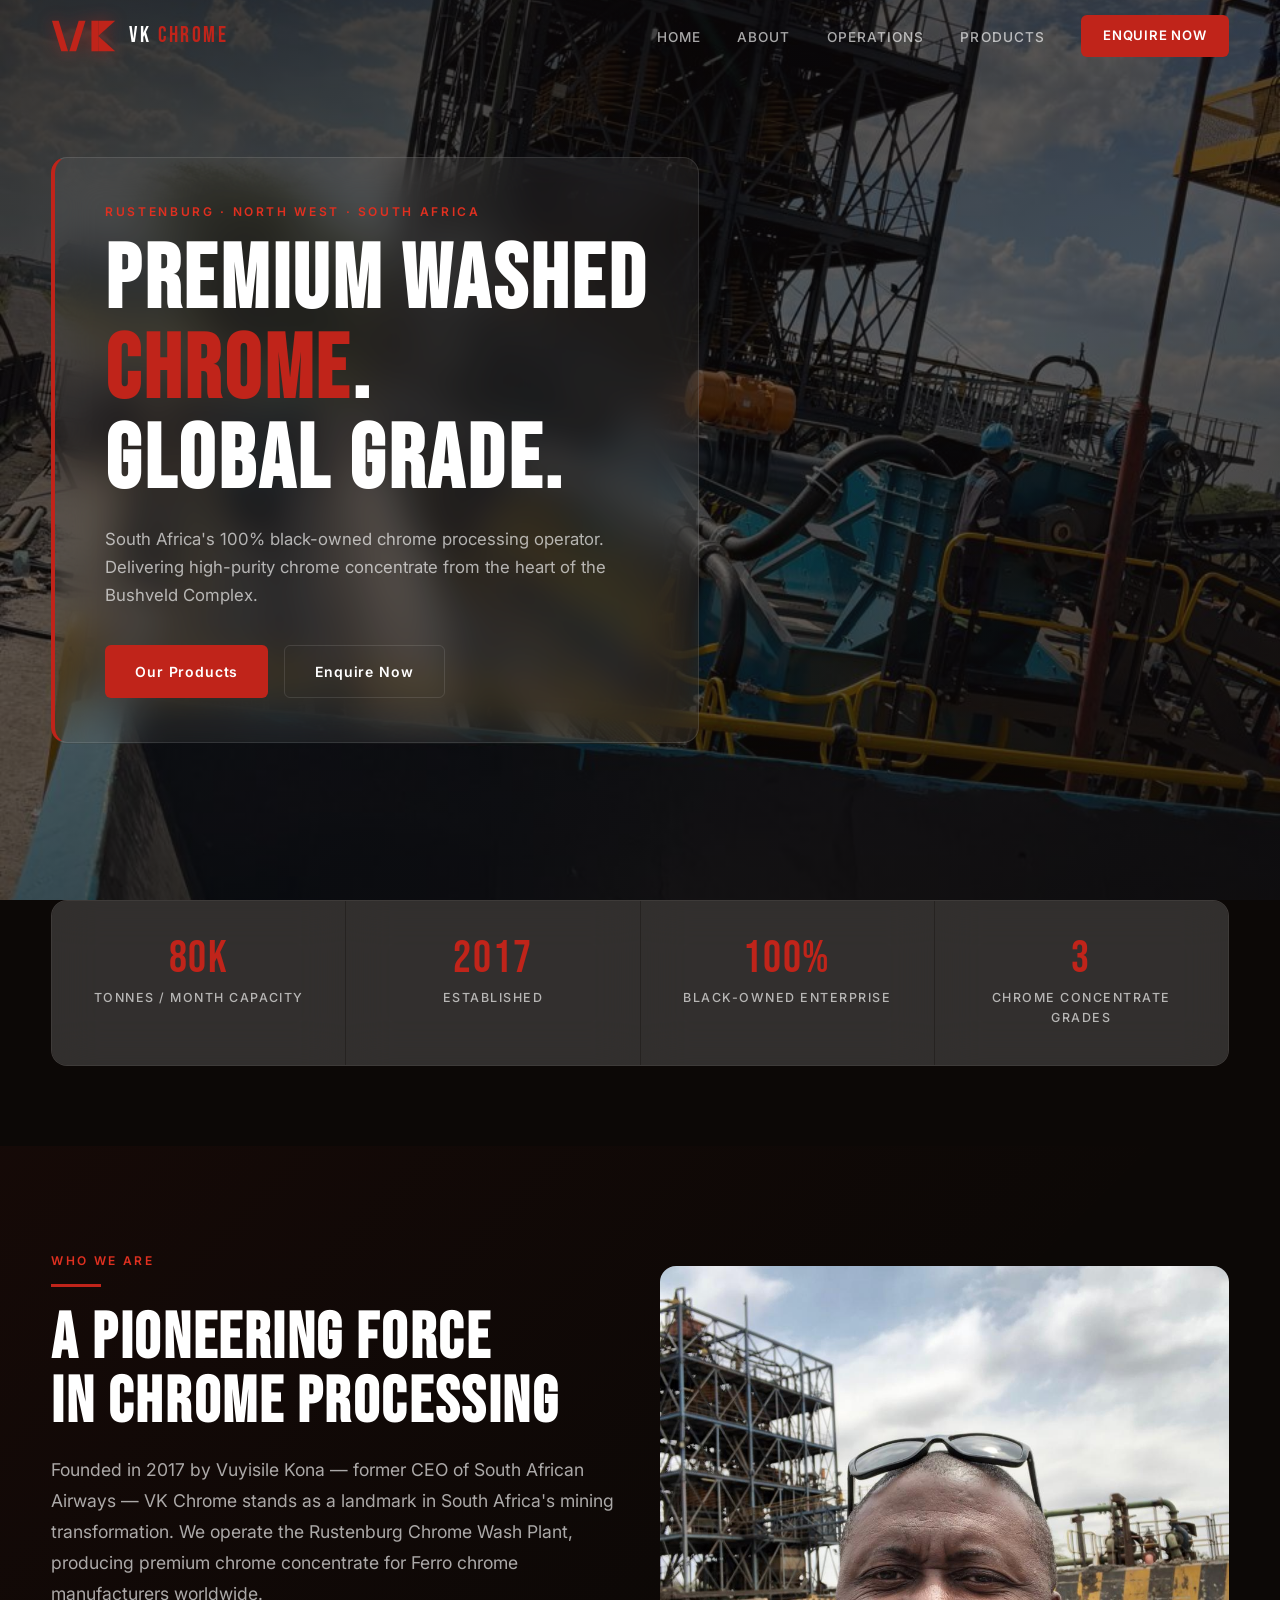
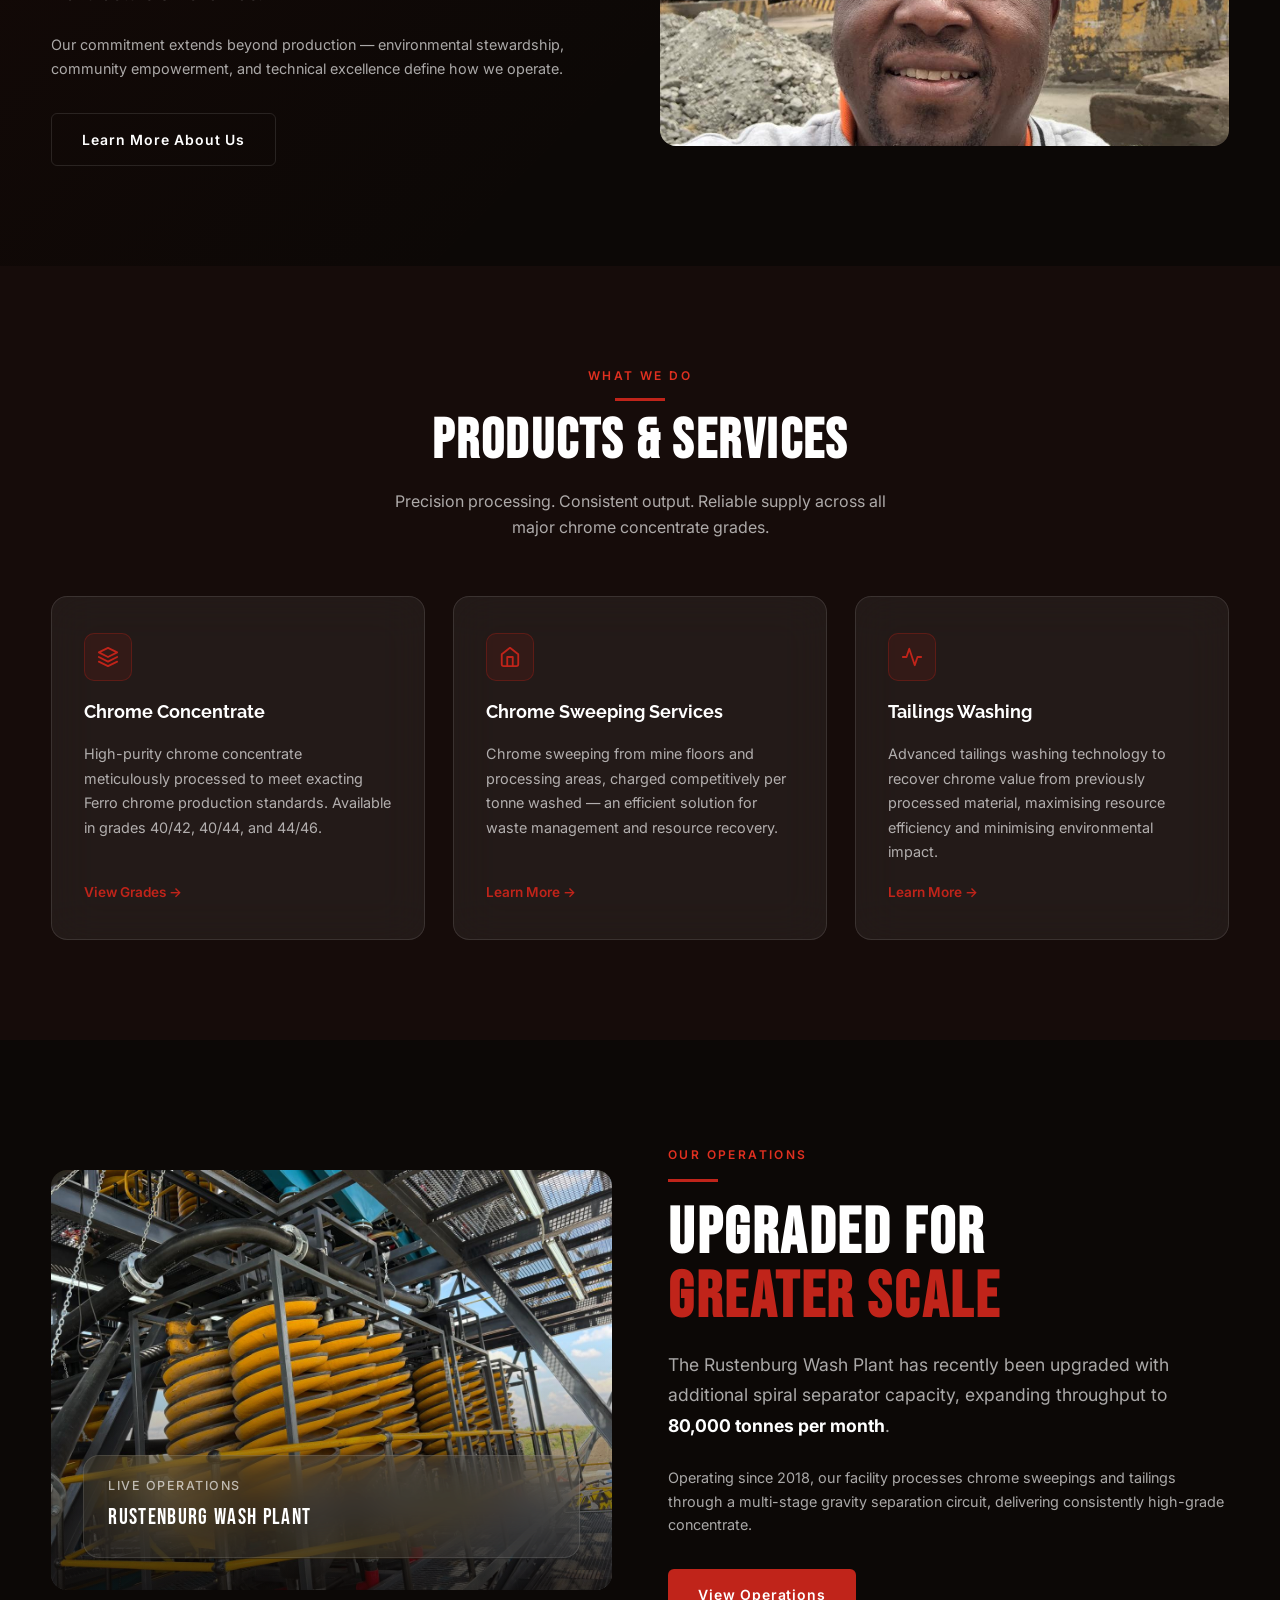
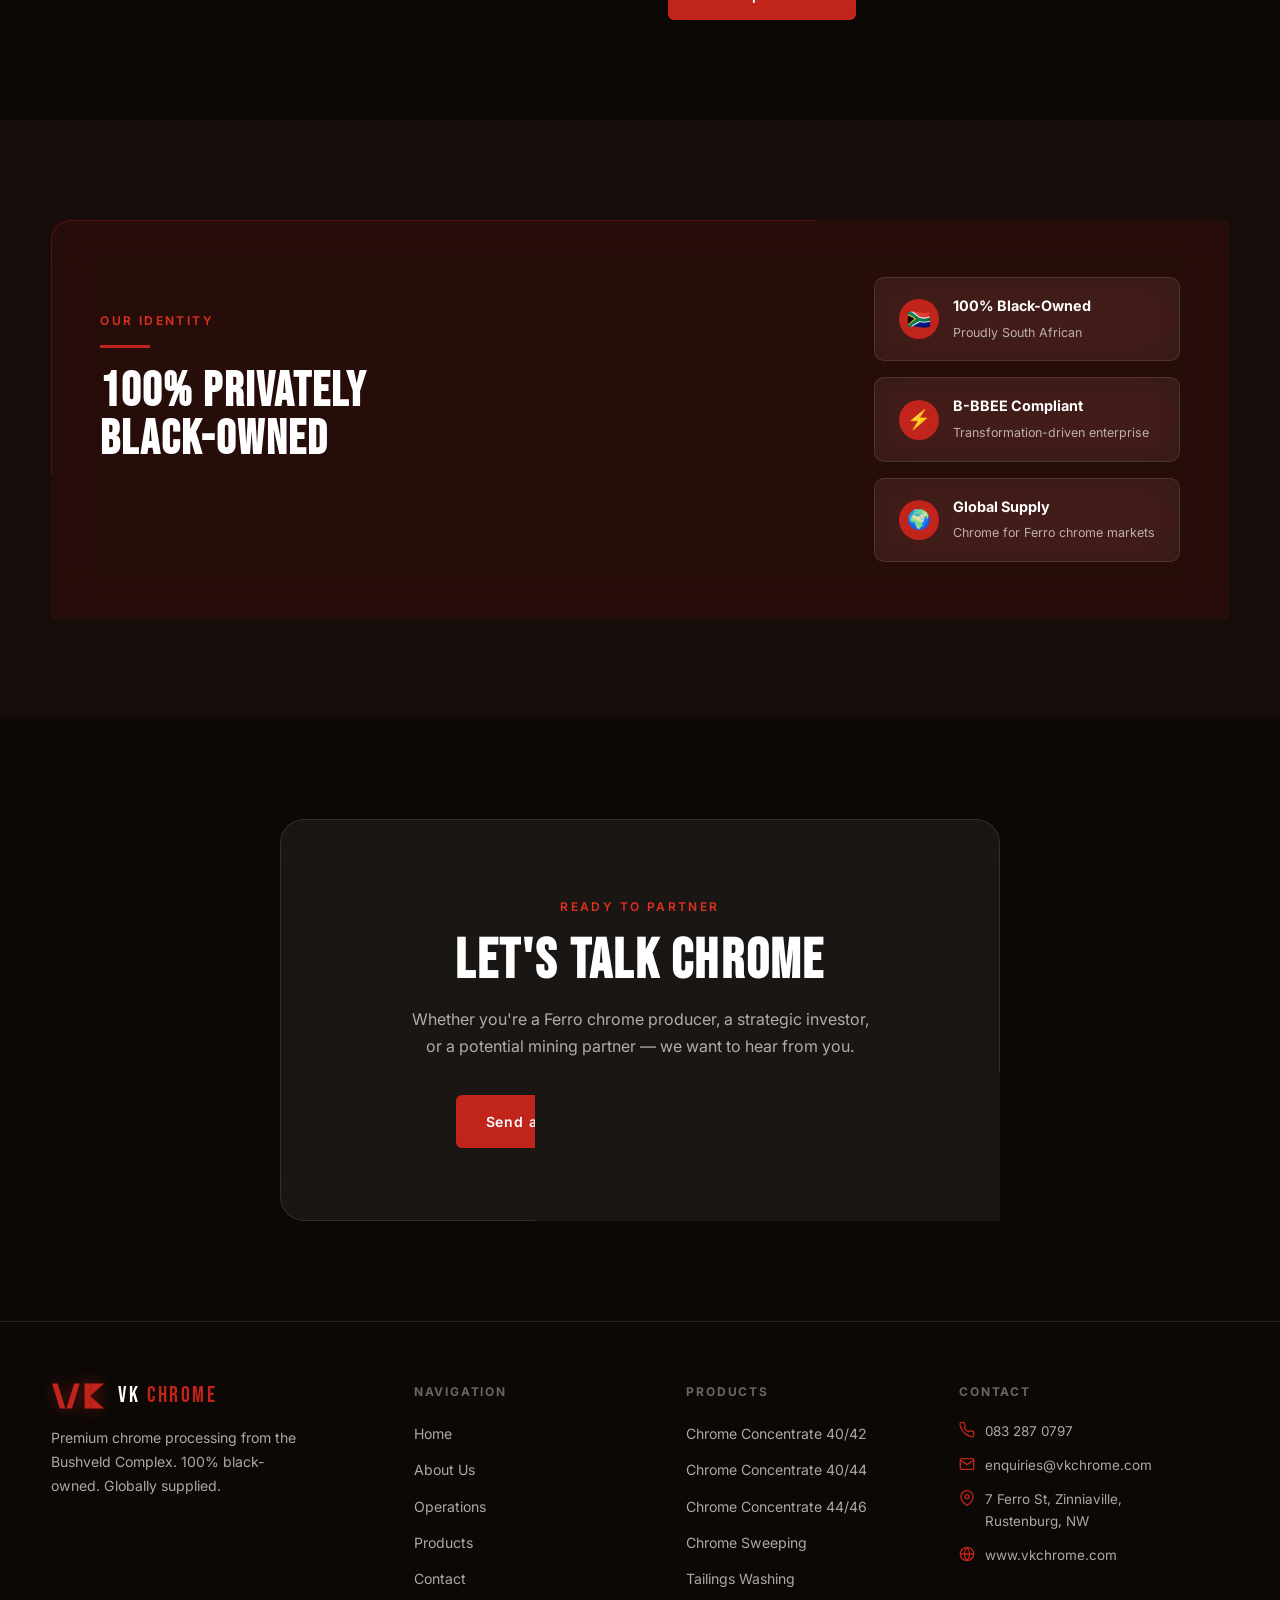
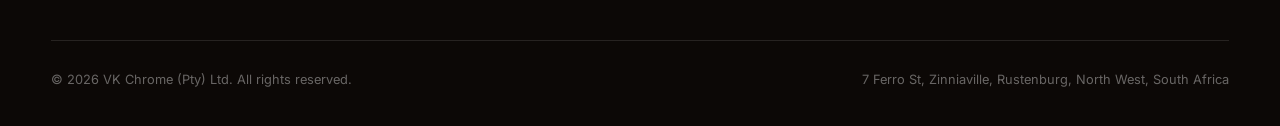
==== index.html @ d402cddd "Initial commit — VK Chrome website 5-page static site: Home, About, Operations, Products, Contact. G" ====
<!DOCTYPE html>
<html lang="en">
<head>
  <meta charset="UTF-8"/>
  <meta name="viewport" content="width=device-width, initial-scale=1.0"/>
  <title>VK Chrome — Premium Chrome Processing, Rustenburg</title>
  <meta name="description" content="VK Chrome is a 100% black-owned chrome processing company based in Rustenburg, South Africa. Premium grade chrome concentrate for global Ferro chrome markets."/>
  <link rel="icon" type="image/svg+xml" href="favicon.svg"/>
  <link rel="stylesheet" href="css/style.css"/>
</head>
<body>

<!-- ── Navigation ── -->
<nav id="nav">
  <div class="container nav-inner">
    <a href="index.html" class="nav-logo" aria-label="VK Chrome Home">
      <svg xmlns="http://www.w3.org/2000/svg" viewBox="0 0 155 80" width="66" height="34" aria-hidden="true">
        <polygon points="2,4 18,4 40,76 24,76" fill="#C0241A"/>
        <polygon points="65,4 81,4 59,76 43,76" fill="#C0241A"/>
        <polygon points="95,4 111,4 111,76 95,76" fill="#C0241A"/>
        <polygon points="111,4 151,4 111,40" fill="#C0241A"/>
        <polygon points="111,40 151,76 111,76" fill="#C0241A"/>
      </svg>
      <span class="nav-logo-text">VK <span>CHROME</span></span>
    </a>
    <ul class="nav-links">
      <li><a href="index.html">Home</a></li>
      <li><a href="about.html">About</a></li>
      <li><a href="operations.html">Operations</a></li>
      <li><a href="products.html">Products</a></li>
      <li><a href="contact.html" class="nav-cta">Enquire Now</a></li>
    </ul>
    <div class="nav-burger" id="nav-burger" aria-label="Open menu">
      <span></span><span></span><span></span>
    </div>
  </div>
</nav>

<!-- Mobile Nav -->
<div id="nav-mobile" role="dialog" aria-modal="true" aria-label="Navigation menu">
  <button class="nav-close" id="nav-close" aria-label="Close menu">&times;</button>
  <a href="index.html">Home</a>
  <a href="about.html">About</a>
  <a href="operations.html">Operations</a>
  <a href="products.html">Products</a>
  <a href="contact.html">Contact</a>
</div>

<!-- ── Hero ── -->
<section class="hero">
  <video class="hero-video" autoplay muted loop playsinline preload="auto" poster="assets/images/photo-08.jpg">
    <source src="assets/videos/video-01.mp4" type="video/mp4"/>
  </video>
  <div class="hero-overlay"></div>
  <div class="hero-content">
    <div class="container">
      <div class="hero-panel glass">
        <p class="hero-eyebrow">Rustenburg · North West · South Africa</p>
        <h1 class="hero-title">Premium Washed<br/><span>Chrome</span>.<br/>Global Grade.</h1>
        <p class="hero-subtitle">South Africa's 100% black-owned chrome processing operator. Delivering high-purity chrome concentrate from the heart of the Bushveld Complex.</p>
        <div class="hero-actions">
          <a href="products.html" class="btn btn-primary">Our Products</a>
          <a href="contact.html" class="btn btn-outline">Enquire Now</a>
        </div>
      </div>
    </div>
  </div>
</section>

<!-- ── Stats ── -->
<section class="stats-bar">
  <div class="container">
    <div class="stats-grid reveal">
      <div class="stat-card">
        <div class="stat-num">80K</div>
        <div class="stat-label">Tonnes / Month Capacity</div>
      </div>
      <div class="stat-card">
        <div class="stat-num">2017</div>
        <div class="stat-label">Established</div>
      </div>
      <div class="stat-card">
        <div class="stat-num">100%</div>
        <div class="stat-label">Black-Owned Enterprise</div>
      </div>
      <div class="stat-card">
        <div class="stat-num">3</div>
        <div class="stat-label">Chrome Concentrate Grades</div>
      </div>
    </div>
  </div>
</section>

<!-- ── About Snippet ── -->
<section class="section bg-overlay">
  <div class="container">
    <div class="grid-2">
      <div class="reveal">
        <span class="section-label">Who We Are</span>
        <div class="red-line" style="margin-top:12px;"></div>
        <h2 class="display h2" style="margin-bottom:20px;">A Pioneering Force<br/>in Chrome Processing</h2>
        <p class="lead" style="margin-bottom:24px;">Founded in 2017 by Vuyisile Kona — former CEO of South African Airways — VK Chrome stands as a landmark in South Africa's mining transformation. We operate the Rustenburg Chrome Wash Plant, producing premium chrome concentrate for Ferro chrome manufacturers worldwide.</p>
        <p style="color:var(--text-muted); font-size:0.9rem; margin-bottom:32px;">Our commitment extends beyond production — environmental stewardship, community empowerment, and technical excellence define how we operate.</p>
        <a href="about.html" class="btn btn-outline">Learn More About Us</a>
      </div>
      <div class="reveal reveal-delay-2">
        <div class="img-panel" style="height:480px;">
          <img src="assets/images/photo-07.jpg" alt="CEO Vuyisile Kona at the Rustenburg Wash Plant" loading="lazy"/>
        </div>
      </div>
    </div>
  </div>
</section>

<!-- ── Services ── -->
<section class="section bg-dark">
  <div class="container">
    <div class="section-header text-center reveal">
      <span class="section-label">What We Do</span>
      <div class="red-line" style="margin:12px auto 0;"></div>
      <h2 class="display" style="margin-top:12px;">Products &amp; Services</h2>
      <p style="max-width:520px;margin:12px auto 0;">Precision processing. Consistent output. Reliable supply across all major chrome concentrate grades.</p>
    </div>
    <div class="grid-3">
      <div class="glass card reveal">
        <div class="card-icon">
          <svg viewBox="0 0 24 24"><path d="M12 2L2 7l10 5 10-5-10-5zM2 17l10 5 10-5M2 12l10 5 10-5"/></svg>
        </div>
        <h3>Chrome Concentrate</h3>
        <p>High-purity chrome concentrate meticulously processed to meet exacting Ferro chrome production standards. Available in grades 40/42, 40/44, and 44/46.</p>
        <a href="products.html" style="color:var(--red);font-size:0.85rem;font-weight:600;margin-top:auto;">View Grades →</a>
      </div>
      <div class="glass card reveal reveal-delay-1">
        <div class="card-icon">
          <svg viewBox="0 0 24 24"><path d="M3 9l9-7 9 7v11a2 2 0 0 1-2 2H5a2 2 0 0 1-2-2z"/><polyline points="9 22 9 12 15 12 15 22"/></svg>
        </div>
        <h3>Chrome Sweeping Services</h3>
        <p>Chrome sweeping from mine floors and processing areas, charged competitively per tonne washed — an efficient solution for waste management and resource recovery.</p>
        <a href="products.html" style="color:var(--red);font-size:0.85rem;font-weight:600;margin-top:auto;">Learn More →</a>
      </div>
      <div class="glass card reveal reveal-delay-2">
        <div class="card-icon">
          <svg viewBox="0 0 24 24"><path d="M22 12h-4l-3 9L9 3l-3 9H2"/></svg>
        </div>
        <h3>Tailings Washing</h3>
        <p>Advanced tailings washing technology to recover chrome value from previously processed material, maximising resource efficiency and minimising environmental impact.</p>
        <a href="products.html" style="color:var(--red);font-size:0.85rem;font-weight:600;margin-top:auto;">Learn More →</a>
      </div>
    </div>
  </div>
</section>

<!-- ── Operations Video Panel ── -->
<section class="section">
  <div class="container">
    <div class="grid-2" style="gap:56px;">
      <div class="reveal">
        <div class="video-glass">
          <video autoplay muted loop playsinline preload="auto" poster="assets/images/photo-10.jpg">
            <source src="assets/videos/video-02.mp4" type="video/mp4"/>
          </video>
          <div class="video-glass-overlay"></div>
          <div class="video-glass-content glass" style="padding:20px 24px;">
            <div class="stat-label" style="margin-bottom:4px;">LIVE OPERATIONS</div>
            <div style="font-family:'Bebas Neue',sans-serif;font-size:1.4rem;letter-spacing:0.06em;">Rustenburg Wash Plant</div>
          </div>
        </div>
      </div>
      <div class="reveal reveal-delay-1">
        <span class="section-label">Our Operations</span>
        <div class="red-line" style="margin:12px 0 20px;"></div>
        <h2 class="display h2" style="margin-bottom:20px;">Upgraded for<br/><span style="color:var(--red);">Greater Scale</span></h2>
        <p class="lead" style="margin-bottom:24px;">The Rustenburg Wash Plant has recently been upgraded with additional spiral separator capacity, expanding throughput to <strong style="color:var(--text);">80,000 tonnes per month</strong>.</p>
        <p style="color:var(--text-muted);font-size:0.9rem;margin-bottom:32px;">Operating since 2018, our facility processes chrome sweepings and tailings through a multi-stage gravity separation circuit, delivering consistently high-grade concentrate.</p>
        <a href="operations.html" class="btn btn-primary">View Operations</a>
      </div>
    </div>
  </div>
</section>

<!-- ── Black Ownership Highlight ── -->
<section class="section bg-dark">
  <div class="container">
    <div class="glass-red" style="padding:56px 48px;display:flex;align-items:center;gap:48px;flex-wrap:wrap;border-radius:20px;" >
      <div style="flex:1;min-width:260px;">
        <span class="section-label">Our Identity</span>
        <div class="red-line" style="margin:12px 0 20px;"></div>
        <h2 class="display" style="font-size:clamp(2rem,4vw,3rem);margin-bottom:16px;">100% Privately<br/>Black-Owned</h2>
        <p style="color:var(--text-muted);font-size:0.95rem;line-height:1.75;">Led by Vuyisile Kona, VK Chrome is a B-BBEE compliant enterprise committed to driving economic transformation, skills development, and community empowerment in South Africa's mining sector.</p>
      </div>
      <div style="flex:0 0 auto;">
        <div style="display:flex;flex-direction:column;gap:16px;">
          <div class="bee-badge glass">
            <div class="bee-badge-icon">🇿🇦</div>
            <div class="bee-badge-text">
              <strong>100% Black-Owned</strong>
              <span>Proudly South African</span>
            </div>
          </div>
          <div class="bee-badge glass">
            <div class="bee-badge-icon">⚡</div>
            <div class="bee-badge-text">
              <strong>B-BBEE Compliant</strong>
              <span>Transformation-driven enterprise</span>
            </div>
          </div>
          <div class="bee-badge glass">
            <div class="bee-badge-icon">🌍</div>
            <div class="bee-badge-text">
              <strong>Global Supply</strong>
              <span>Chrome for Ferro chrome markets</span>
            </div>
          </div>
        </div>
      </div>
    </div>
  </div>
</section>

<!-- ── CTA ── -->
<section class="section">
  <div class="container text-center">
    <div class="glass" style="padding:72px 48px;border-radius:24px;max-width:720px;margin:0 auto;">
      <span class="section-label">Ready to Partner</span>
      <h2 class="display" style="font-size:clamp(2rem,5vw,3.5rem);margin:16px 0;">Let's Talk Chrome</h2>
      <p style="color:var(--text-muted);max-width:460px;margin:0 auto 36px;">Whether you're a Ferro chrome producer, a strategic investor, or a potential mining partner — we want to hear from you.</p>
      <div style="display:flex;gap:16px;justify-content:center;flex-wrap:wrap;">
        <a href="contact.html" class="btn btn-primary">Send an Enquiry</a>
        <a href="tel:0832870797" class="btn btn-outline">083 287 0797</a>
      </div>
    </div>
  </div>
</section>

<!-- ── Footer ── -->
<footer>
  <div class="container">
    <div class="footer-grid">
      <div class="footer-brand">
        <a href="index.html" class="nav-logo" style="margin-bottom:4px;">
          <svg xmlns="http://www.w3.org/2000/svg" viewBox="0 0 155 80" width="55" height="28" aria-hidden="true">
            <polygon points="2,4 18,4 40,76 24,76" fill="#C0241A"/>
            <polygon points="65,4 81,4 59,76 43,76" fill="#C0241A"/>
            <polygon points="95,4 111,4 111,76 95,76" fill="#C0241A"/>
            <polygon points="111,4 151,4 111,40" fill="#C0241A"/>
            <polygon points="111,40 151,76 111,76" fill="#C0241A"/>
          </svg>
          <span class="nav-logo-text">VK <span>CHROME</span></span>
        </a>
        <p>Premium chrome processing from the Bushveld Complex. 100% black-owned. Globally supplied.</p>
      </div>
      <div class="footer-col">
        <h4>Navigation</h4>
        <ul>
          <li><a href="index.html">Home</a></li>
          <li><a href="about.html">About Us</a></li>
          <li><a href="operations.html">Operations</a></li>
          <li><a href="products.html">Products</a></li>
          <li><a href="contact.html">Contact</a></li>
        </ul>
      </div>
      <div class="footer-col">
        <h4>Products</h4>
        <ul>
          <li><a href="products.html">Chrome Concentrate 40/42</a></li>
          <li><a href="products.html">Chrome Concentrate 40/44</a></li>
          <li><a href="products.html">Chrome Concentrate 44/46</a></li>
          <li><a href="products.html">Chrome Sweeping</a></li>
          <li><a href="products.html">Tailings Washing</a></li>
        </ul>
      </div>
      <div class="footer-col">
        <h4>Contact</h4>
        <div class="footer-contact-item">
          <svg viewBox="0 0 24 24"><path d="M22 16.92v3a2 2 0 0 1-2.18 2 19.79 19.79 0 0 1-8.63-3.07A19.5 19.5 0 0 1 4.69 12 19.79 19.79 0 0 1 1.61 3.45 2 2 0 0 1 3.59 1h3a2 2 0 0 1 2 1.72 12.84 12.84 0 0 0 .7 2.81 2 2 0 0 1-.45 2.11L7.91 8.72A16 16 0 0 0 14 14.61l.93-.93a2 2 0 0 1 2.11-.45 12.84 12.84 0 0 0 2.81.7A2 2 0 0 1 22 16.92z"/></svg>
          <span><a href="tel:0832870797">083 287 0797</a></span>
        </div>
        <div class="footer-contact-item">
          <svg viewBox="0 0 24 24"><path d="M4 4h16c1.1 0 2 .9 2 2v12c0 1.1-.9 2-2 2H4c-1.1 0-2-.9-2-2V6c0-1.1.9-2 2-2z"/><polyline points="22,6 12,13 2,6"/></svg>
          <span><a href="mailto:enquiries@vkchrome.com">enquiries@vkchrome.com</a></span>
        </div>
        <div class="footer-contact-item">
          <svg viewBox="0 0 24 24"><path d="M21 10c0 7-9 13-9 13s-9-6-9-13a9 9 0 0 1 18 0z"/><circle cx="12" cy="10" r="3"/></svg>
          <span>7 Ferro St, Zinniaville,<br/>Rustenburg, NW</span>
        </div>
        <div class="footer-contact-item">
          <svg viewBox="0 0 24 24"><circle cx="12" cy="12" r="10"/><line x1="2" y1="12" x2="22" y2="12"/><path d="M12 2a15.3 15.3 0 0 1 4 10 15.3 15.3 0 0 1-4 10 15.3 15.3 0 0 1-4-10 15.3 15.3 0 0 1 4-10z"/></svg>
          <span><a href="https://www.vkchrome.com">www.vkchrome.com</a></span>
        </div>
      </div>
    </div>
    <div class="footer-bottom">
      <span>&copy; <span id="footer-year"></span> VK Chrome (Pty) Ltd. All rights reserved.</span>
      <span>7 Ferro St, Zinniaville, Rustenburg, North West, South Africa</span>
    </div>
  </div>
</footer>

<script src="js/main.js"></script>
</body>
</html>
---- css/style.css ----
/* =============================================
   VK CHROME — Global Stylesheet
   ============================================= */

@import url('https://fonts.googleapis.com/css2?family=Bebas+Neue&family=Inter:wght@300;400;500;600;700&family=Raleway:wght@400;600;700;800&display=swap');

/* ── Tokens ─────────────────────────────────── */
:root {
  --red:          #C0241A;
  --red-light:    #E03020;
  --red-dark:     #8B1410;
  --bg:           #0C0806;
  --bg-mid:       #160C0A;
  --glass:        rgba(255, 255, 255, 0.06);
  --glass-hover:  rgba(255, 255, 255, 0.10);
  --glass-border: rgba(255, 255, 255, 0.11);
  --glass-red:    rgba(192, 36, 26, 0.10);
  --glass-red-border: rgba(192, 36, 26, 0.30);
  --blur:         blur(22px);
  --text:         #FFFFFF;
  --text-muted:   rgba(255,255,255,0.65);
  --text-dim:     rgba(255,255,255,0.38);
  --radius:       16px;
  --radius-sm:    10px;
  --nav-h:        72px;
  --transition:   0.28s ease;
}

/* ── Reset ───────────────────────────────────── */
*, *::before, *::after { box-sizing: border-box; margin: 0; padding: 0; }
html { scroll-behavior: smooth; }
body {
  font-family: 'Inter', sans-serif;
  background: var(--bg);
  color: var(--text);
  line-height: 1.65;
  overflow-x: hidden;
  -webkit-font-smoothing: antialiased;
}
img { display: block; max-width: 100%; }
a  { color: inherit; text-decoration: none; }
ul { list-style: none; }

/* ── Scrollbar ───────────────────────────────── */
::-webkit-scrollbar { width: 6px; }
::-webkit-scrollbar-track { background: var(--bg); }
::-webkit-scrollbar-thumb { background: var(--red-dark); border-radius: 3px; }

/* ── Typography ──────────────────────────────── */
.display {
  font-family: 'Bebas Neue', sans-serif;
  letter-spacing: 0.04em;
  line-height: 1;
}
.h1 { font-size: clamp(3rem, 8vw, 7rem); }
.h2 { font-size: clamp(2rem, 5vw, 4rem); }
.h3 { font-size: clamp(1.4rem, 3vw, 2rem); }
.section-label {
  font-size: 0.75rem;
  font-weight: 600;
  letter-spacing: 0.2em;
  text-transform: uppercase;
  color: var(--red-light);
}
.lead { font-size: 1.1rem; color: var(--text-muted); line-height: 1.75; }

/* ── Layout ──────────────────────────────────── */
.container { width: min(1200px, 92vw); margin: 0 auto; }
.section   { padding: 100px 0; }
.grid-2 { display: grid; grid-template-columns: 1fr 1fr; gap: 40px; align-items: center; }
.grid-3 { display: grid; grid-template-columns: repeat(3, 1fr); gap: 28px; }
.grid-4 { display: grid; grid-template-columns: repeat(4, 1fr); gap: 20px; }
.flex-center { display: flex; align-items: center; justify-content: center; }
.text-center { text-align: center; }

/* ── Glass panels ────────────────────────────── */
.glass {
  background: var(--glass);
  backdrop-filter: var(--blur);
  -webkit-backdrop-filter: var(--blur);
  border: 1px solid var(--glass-border);
  border-radius: var(--radius);
}
.glass-red {
  background: var(--glass-red);
  backdrop-filter: var(--blur);
  -webkit-backdrop-filter: var(--blur);
  border: 1px solid var(--glass-red-border);
  border-radius: var(--radius);
}
.glass:hover { background: var(--glass-hover); }

/* ── Navigation ──────────────────────────────── */
#nav {
  position: fixed;
  top: 0; left: 0; right: 0;
  height: var(--nav-h);
  z-index: 1000;
  transition: background var(--transition), box-shadow var(--transition);
}
#nav.scrolled {
  background: rgba(12, 8, 6, 0.92);
  backdrop-filter: blur(20px);
  -webkit-backdrop-filter: blur(20px);
  box-shadow: 0 1px 0 rgba(255,255,255,0.06);
}
.nav-inner {
  display: flex;
  align-items: center;
  justify-content: space-between;
  height: 100%;
}
.nav-logo {
  display: flex;
  align-items: center;
  gap: 12px;
  text-decoration: none;
}
.nav-logo svg { flex-shrink: 0; }
.nav-logo svg {
  filter: drop-shadow(0 0 8px rgba(192,36,26,0.45));
  transition: filter var(--transition);
}
.nav-logo:hover svg { filter: drop-shadow(0 0 14px rgba(224,48,32,0.65)); }
.nav-logo-text {
  font-family: 'Bebas Neue', sans-serif;
  font-size: 1.35rem;
  letter-spacing: 0.12em;
  line-height: 1;
}
.nav-logo-text span { color: var(--red); }
.nav-links {
  display: flex;
  gap: 36px;
  align-items: center;
}
.nav-links a {
  font-size: 0.85rem;
  font-weight: 500;
  letter-spacing: 0.08em;
  text-transform: uppercase;
  color: var(--text-muted);
  transition: color var(--transition);
  position: relative;
}
.nav-links a::after {
  content: '';
  position: absolute;
  bottom: -4px;
  left: 0; width: 0; height: 2px;
  background: var(--red);
  transition: width var(--transition);
}
.nav-links a:hover, .nav-links a.active {
  color: var(--text);
}
.nav-links a:hover::after, .nav-links a.active::after { width: 100%; }
.nav-cta {
  display: inline-flex;
  align-items: center;
  gap: 8px;
  padding: 10px 22px;
  background: var(--red);
  color: #fff !important;
  border-radius: 6px;
  font-size: 0.82rem !important;
  font-weight: 600 !important;
  letter-spacing: 0.06em !important;
  transition: background var(--transition) !important;
}
.nav-cta::after { display: none !important; }
.nav-cta:hover { background: var(--red-light) !important; }

/* Hamburger */
.nav-burger {
  display: none;
  flex-direction: column;
  gap: 5px;
  cursor: pointer;
  padding: 4px;
}
.nav-burger span {
  display: block;
  width: 24px; height: 2px;
  background: var(--text);
  border-radius: 2px;
  transition: var(--transition);
}
#nav-mobile {
  display: none;
  position: fixed;
  inset: 0;
  background: rgba(10,5,4,0.97);
  backdrop-filter: blur(20px);
  z-index: 999;
  flex-direction: column;
  align-items: center;
  justify-content: center;
  gap: 32px;
}
#nav-mobile.open { display: flex; }
#nav-mobile a {
  font-family: 'Bebas Neue', sans-serif;
  font-size: 2.5rem;
  letter-spacing: 0.1em;
  color: var(--text-muted);
  transition: color var(--transition);
}
#nav-mobile a:hover { color: var(--red); }
.nav-close {
  position: absolute;
  top: 24px; right: 24px;
  font-size: 2rem;
  cursor: pointer;
  color: var(--text-muted);
  background: none;
  border: none;
}

/* ── Hero ────────────────────────────────────── */
.hero {
  position: relative;
  height: 100vh;
  min-height: 600px;
  display: flex;
  align-items: center;
  overflow: hidden;
}
.hero-video {
  position: absolute;
  inset: 0;
  width: 100%; height: 100%;
  object-fit: cover;
  z-index: 0;
}
.hero-img {
  position: absolute;
  inset: 0;
  width: 100%; height: 100%;
  object-fit: cover;
  z-index: 0;
}
.hero-overlay {
  position: absolute;
  inset: 0;
  background: linear-gradient(
    160deg,
    rgba(12,8,6,0.82) 0%,
    rgba(12,8,6,0.60) 50%,
    rgba(12,8,6,0.80) 100%
  );
  z-index: 1;
}
.hero-content {
  position: relative;
  z-index: 2;
  width: 100%;
}
.hero-panel {
  display: inline-block;
  max-width: 740px;
  padding: 44px 50px;
  border-left: 4px solid var(--red);
}
.hero-eyebrow {
  font-size: 0.75rem;
  font-weight: 600;
  letter-spacing: 0.22em;
  text-transform: uppercase;
  color: var(--red-light);
  margin-bottom: 16px;
}
.hero-title {
  font-family: 'Bebas Neue', sans-serif;
  font-size: clamp(3rem, 7vw, 6.5rem);
  line-height: 1;
  letter-spacing: 0.04em;
  margin-bottom: 20px;
}
.hero-title span { color: var(--red); }
.hero-subtitle {
  font-size: 1.05rem;
  color: var(--text-muted);
  margin-bottom: 36px;
  max-width: 520px;
}
.hero-actions { display: flex; gap: 16px; flex-wrap: wrap; }

/* ── Buttons ─────────────────────────────────── */
.btn {
  display: inline-flex;
  align-items: center;
  gap: 10px;
  padding: 14px 30px;
  border-radius: 6px;
  font-size: 0.875rem;
  font-weight: 600;
  letter-spacing: 0.06em;
  cursor: pointer;
  transition: all var(--transition);
  border: none;
}
.btn-primary {
  background: var(--red);
  color: #fff;
}
.btn-primary:hover { background: var(--red-light); transform: translateY(-1px); }
.btn-outline {
  background: transparent;
  color: var(--text);
  border: 1px solid var(--glass-border);
}
.btn-outline:hover {
  background: var(--glass);
  border-color: rgba(255,255,255,0.22);
  transform: translateY(-1px);
}

/* ── Stats bar ───────────────────────────────── */
.stats-bar {
  padding: 0 0 80px;
}
.stats-grid {
  display: grid;
  grid-template-columns: repeat(4, 1fr);
  gap: 1px;
  background: var(--glass-border);
  border: 1px solid var(--glass-border);
  border-radius: var(--radius);
  overflow: hidden;
}
.stat-card {
  padding: 36px 28px;
  background: var(--glass);
  backdrop-filter: var(--blur);
  text-align: center;
  transition: background var(--transition);
}
.stat-card:hover { background: var(--glass-hover); }
.stat-num {
  font-family: 'Bebas Neue', sans-serif;
  font-size: 2.8rem;
  color: var(--red);
  letter-spacing: 0.04em;
  line-height: 1;
  margin-bottom: 6px;
}
.stat-label {
  font-size: 0.78rem;
  font-weight: 500;
  letter-spacing: 0.12em;
  text-transform: uppercase;
  color: var(--text-muted);
}

/* ── Section headers ─────────────────────────── */
.section-header { margin-bottom: 56px; }
.section-header .section-label { margin-bottom: 12px; display: block; }
.section-header h2 {
  font-family: 'Bebas Neue', sans-serif;
  font-size: clamp(2rem, 5vw, 3.5rem);
  letter-spacing: 0.04em;
  line-height: 1.05;
  margin-bottom: 16px;
}
.section-header p { color: var(--text-muted); max-width: 560px; font-size: 1rem; }
.red-line {
  width: 50px; height: 3px;
  background: var(--red);
  margin-bottom: 20px;
}

/* ── Cards ───────────────────────────────────── */
.card {
  padding: 36px 32px;
  display: flex;
  flex-direction: column;
  gap: 16px;
  transition: transform var(--transition);
}
.card:hover { transform: translateY(-4px); }
.card-icon {
  width: 48px; height: 48px;
  background: var(--glass-red);
  border: 1px solid var(--glass-red-border);
  border-radius: 10px;
  display: flex;
  align-items: center;
  justify-content: center;
  flex-shrink: 0;
}
.card-icon svg { width: 22px; height: 22px; stroke: var(--red); fill: none; stroke-width: 2; stroke-linecap: round; stroke-linejoin: round; }
.card h3 {
  font-family: 'Raleway', sans-serif;
  font-weight: 700;
  font-size: 1.1rem;
}
.card p { font-size: 0.9rem; color: var(--text-muted); line-height: 1.7; }

/* ── Image reveal panels ─────────────────────── */
.img-panel {
  border-radius: var(--radius);
  overflow: hidden;
  position: relative;
}
.img-panel img {
  width: 100%;
  height: 100%;
  object-fit: cover;
  transition: transform 0.5s ease;
}
.img-panel:hover img { transform: scale(1.03); }

/* ── Video glass section ─────────────────────── */
.video-glass {
  position: relative;
  border-radius: var(--radius);
  overflow: hidden;
  height: 420px;
}
.video-glass video {
  width: 100%; height: 100%;
  object-fit: cover;
}
.video-glass-overlay {
  position: absolute;
  inset: 0;
  background: linear-gradient(to top, rgba(12,8,6,0.75) 0%, transparent 60%);
}
.video-glass-content {
  position: absolute;
  bottom: 32px; left: 32px; right: 32px;
}

/* ── Page hero (inner pages) ─────────────────── */
.page-hero {
  position: relative;
  height: 52vh;
  min-height: 380px;
  display: flex;
  align-items: flex-end;
  padding-bottom: 64px;
  overflow: hidden;
}
.page-hero .hero-overlay {
  background: linear-gradient(to top, rgba(12,8,6,0.95) 0%, rgba(12,8,6,0.50) 100%);
}
.page-hero-content {
  position: relative;
  z-index: 2;
  width: 100%;
}
.page-hero h1 {
  font-family: 'Bebas Neue', sans-serif;
  font-size: clamp(2.8rem, 6vw, 5.5rem);
  letter-spacing: 0.04em;
  line-height: 1;
}
.page-hero h1 span { color: var(--red); }
.breadcrumb {
  display: flex;
  align-items: center;
  gap: 8px;
  font-size: 0.78rem;
  color: var(--text-dim);
  margin-bottom: 14px;
  letter-spacing: 0.08em;
  text-transform: uppercase;
}
.breadcrumb a:hover { color: var(--red); }
.breadcrumb-sep { color: var(--red); }

/* ── Grade cards ─────────────────────────────── */
.grade-card {
  text-align: center;
  padding: 44px 28px;
}
.grade-badge {
  display: inline-flex;
  align-items: center;
  justify-content: center;
  width: 80px; height: 80px;
  border-radius: 50%;
  background: var(--glass-red);
  border: 2px solid var(--glass-red-border);
  margin: 0 auto 20px;
}
.grade-badge span {
  font-family: 'Bebas Neue', sans-serif;
  font-size: 1.3rem;
  color: var(--red);
  letter-spacing: 0.06em;
}
.grade-card h3 {
  font-family: 'Bebas Neue', sans-serif;
  font-size: 1.8rem;
  letter-spacing: 0.08em;
  color: var(--text);
  margin-bottom: 10px;
}
.grade-card p { font-size: 0.88rem; color: var(--text-muted); }

/* ── CEO section ─────────────────────────────── */
.ceo-photo {
  width: 100%;
  aspect-ratio: 4/5;
  object-fit: cover;
  object-position: top;
  border-radius: var(--radius);
}
.ceo-quote {
  font-family: 'Raleway', sans-serif;
  font-size: 1.2rem;
  font-weight: 600;
  font-style: italic;
  color: var(--text-muted);
  line-height: 1.65;
  border-left: 3px solid var(--red);
  padding-left: 24px;
  margin: 28px 0;
}
.ceo-sig {
  font-family: 'Bebas Neue', sans-serif;
  font-size: 1rem;
  letter-spacing: 0.12em;
  color: var(--text-dim);
}
.ceo-sig span { color: var(--red); display: block; font-size: 0.75rem; font-family: 'Inter', sans-serif; font-weight: 500; letter-spacing: 0.08em; margin-top: 2px; }

/* ── Vision / Mission ────────────────────────── */
.vm-grid {
  display: grid;
  grid-template-columns: 1fr 1fr;
  gap: 28px;
}
.vm-card {
  padding: 44px 36px;
}
.vm-icon {
  font-size: 2.5rem;
  margin-bottom: 20px;
}

/* ── Operations gallery ──────────────────────── */
.ops-gallery {
  display: grid;
  grid-template-columns: repeat(3, 1fr);
  gap: 16px;
}
.ops-gallery .img-panel {
  height: 240px;
}
.ops-gallery .img-panel.tall {
  grid-row: span 2;
  height: 100%;
}

/* ── Upgrade banner ──────────────────────────── */
.upgrade-banner {
  padding: 28px 36px;
  display: flex;
  align-items: center;
  gap: 24px;
  margin-bottom: 60px;
}
.upgrade-badge {
  flex-shrink: 0;
  background: var(--red);
  color: #fff;
  font-size: 0.7rem;
  font-weight: 700;
  letter-spacing: 0.14em;
  text-transform: uppercase;
  padding: 6px 14px;
  border-radius: 4px;
}
.upgrade-banner p { font-size: 0.95rem; color: var(--text-muted); }
.upgrade-banner strong { color: var(--text); }

/* ── Contact ─────────────────────────────────── */
.contact-grid {
  display: grid;
  grid-template-columns: 1fr 1.3fr;
  gap: 40px;
  align-items: start;
}
.contact-info { display: flex; flex-direction: column; gap: 20px; }
.contact-item {
  display: flex;
  align-items: flex-start;
  gap: 18px;
  padding: 22px 24px;
}
.contact-item-icon {
  flex-shrink: 0;
  width: 44px; height: 44px;
  border-radius: 10px;
  background: var(--glass-red);
  border: 1px solid var(--glass-red-border);
  display: flex;
  align-items: center;
  justify-content: center;
}
.contact-item-icon svg { width: 20px; height: 20px; stroke: var(--red); fill: none; stroke-width: 2; stroke-linecap: round; stroke-linejoin: round; }
.contact-item-label {
  font-size: 0.72rem;
  letter-spacing: 0.12em;
  text-transform: uppercase;
  color: var(--text-dim);
  margin-bottom: 4px;
}
.contact-item-value { font-size: 0.95rem; color: var(--text); font-weight: 500; }
.contact-item-value a:hover { color: var(--red); }

/* Contact form */
.form-panel { padding: 44px 40px; }
.form-group { margin-bottom: 20px; }
.form-group label {
  display: block;
  font-size: 0.78rem;
  font-weight: 600;
  letter-spacing: 0.1em;
  text-transform: uppercase;
  color: var(--text-dim);
  margin-bottom: 8px;
}
.form-group input,
.form-group textarea,
.form-group select {
  width: 100%;
  padding: 13px 16px;
  background: rgba(255,255,255,0.05);
  border: 1px solid var(--glass-border);
  border-radius: 8px;
  color: var(--text);
  font-family: 'Inter', sans-serif;
  font-size: 0.9rem;
  transition: border-color var(--transition), background var(--transition);
  outline: none;
  -webkit-appearance: none;
}
.form-group input:focus,
.form-group textarea:focus,
.form-group select:focus {
  border-color: var(--red);
  background: rgba(255,255,255,0.08);
}
.form-group textarea { resize: vertical; min-height: 130px; }
.form-group select option { background: #1a0d0d; }
.form-row { display: grid; grid-template-columns: 1fr 1fr; gap: 16px; }
.form-success {
  display: none;
  text-align: center;
  padding: 24px;
  color: #4ade80;
  font-weight: 600;
}

/* ── Black-owned badge ───────────────────────── */
.bee-badge {
  display: inline-flex;
  align-items: center;
  gap: 14px;
  padding: 16px 24px;
  border-radius: 10px;
}
.bee-badge-icon {
  width: 40px; height: 40px;
  background: var(--red);
  border-radius: 50%;
  display: flex;
  align-items: center;
  justify-content: center;
  font-size: 1.2rem;
  flex-shrink: 0;
}
.bee-badge-text strong { display: block; font-size: 0.9rem; font-weight: 700; }
.bee-badge-text span { font-size: 0.78rem; color: var(--text-muted); }

/* ── Footer ──────────────────────────────────── */
footer {
  border-top: 1px solid var(--glass-border);
  padding: 60px 0 36px;
  margin-top: 0;
}
.footer-grid {
  display: grid;
  grid-template-columns: 1.4fr 1fr 1fr 1.2fr;
  gap: 48px;
  margin-bottom: 48px;
}
.footer-brand p {
  font-size: 0.88rem;
  color: var(--text-muted);
  margin-top: 16px;
  line-height: 1.7;
  max-width: 260px;
}
.footer-col h4 {
  font-size: 0.75rem;
  font-weight: 700;
  letter-spacing: 0.15em;
  text-transform: uppercase;
  color: var(--text-dim);
  margin-bottom: 18px;
}
.footer-col ul { display: flex; flex-direction: column; gap: 10px; }
.footer-col ul a {
  font-size: 0.88rem;
  color: var(--text-muted);
  transition: color var(--transition);
}
.footer-col ul a:hover { color: var(--red); }
.footer-contact-item {
  display: flex;
  align-items: flex-start;
  gap: 10px;
  margin-bottom: 12px;
}
.footer-contact-item svg { width: 16px; height: 16px; flex-shrink: 0; margin-top: 2px; stroke: var(--red); fill: none; stroke-width: 2; stroke-linecap: round; stroke-linejoin: round; }
.footer-contact-item span { font-size: 0.84rem; color: var(--text-muted); }
.footer-bottom {
  display: flex;
  align-items: center;
  justify-content: space-between;
  padding-top: 28px;
  border-top: 1px solid var(--glass-border);
  font-size: 0.8rem;
  color: var(--text-dim);
}
.footer-bottom a:hover { color: var(--red); }

/* ── Scroll animations ───────────────────────── */
.reveal {
  opacity: 0;
  transform: translateY(28px);
  transition: opacity 0.6s ease, transform 0.6s ease;
}
.reveal.visible {
  opacity: 1;
  transform: translateY(0);
}
.reveal-delay-1 { transition-delay: 0.1s; }
.reveal-delay-2 { transition-delay: 0.2s; }
.reveal-delay-3 { transition-delay: 0.3s; }

/* ── Dark section backgrounds ────────────────── */
.bg-dark { background: var(--bg-mid); }
.bg-overlay {
  position: relative;
  overflow: hidden;
}
.bg-overlay::before {
  content: '';
  position: absolute;
  inset: 0;
  background: linear-gradient(135deg, rgba(192,36,26,0.05) 0%, transparent 60%);
  pointer-events: none;
}

/* ── Responsive ──────────────────────────────── */
@media (max-width: 1024px) {
  .grid-4 { grid-template-columns: repeat(2, 1fr); }
  .footer-grid { grid-template-columns: 1fr 1fr; gap: 36px; }
  .contact-grid { grid-template-columns: 1fr; }
  .stats-grid { grid-template-columns: repeat(2, 1fr); }
}

@media (max-width: 768px) {
  .nav-links { display: none; }
  .nav-burger { display: flex; }
  .grid-2, .vm-grid { grid-template-columns: 1fr; }
  .grid-3 { grid-template-columns: 1fr; }
  .ops-gallery { grid-template-columns: 1fr 1fr; }
  .ops-gallery .img-panel.tall { grid-row: span 1; height: 240px; }
  .hero-panel { padding: 28px 24px; }
  .section { padding: 72px 0; }
  .form-row { grid-template-columns: 1fr; }
  .footer-grid { grid-template-columns: 1fr; gap: 28px; }
  .footer-bottom { flex-direction: column; gap: 10px; text-align: center; }
  .stats-grid { grid-template-columns: 1fr 1fr; }
}

@media (max-width: 480px) {
  .stats-grid { grid-template-columns: 1fr; }
  .ops-gallery { grid-template-columns: 1fr; }
  .grade-cards { grid-template-columns: 1fr !important; }
}
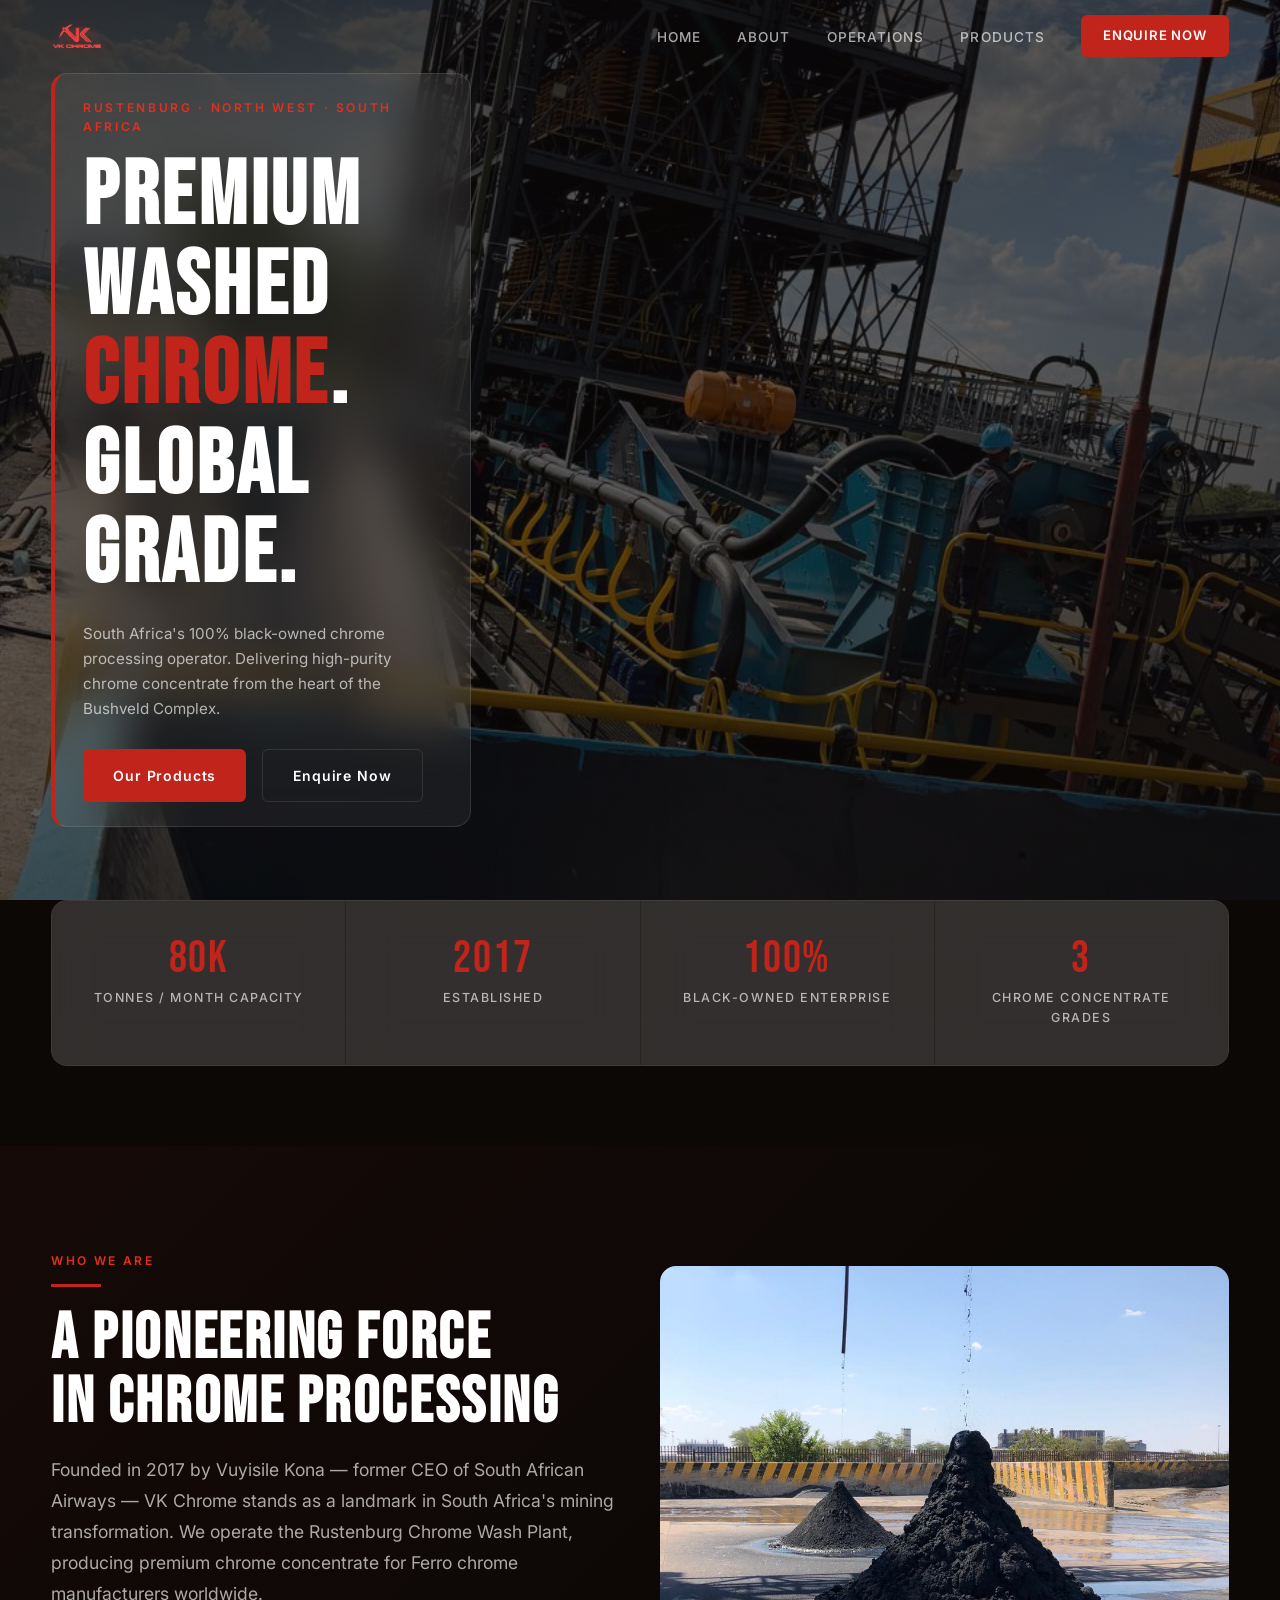
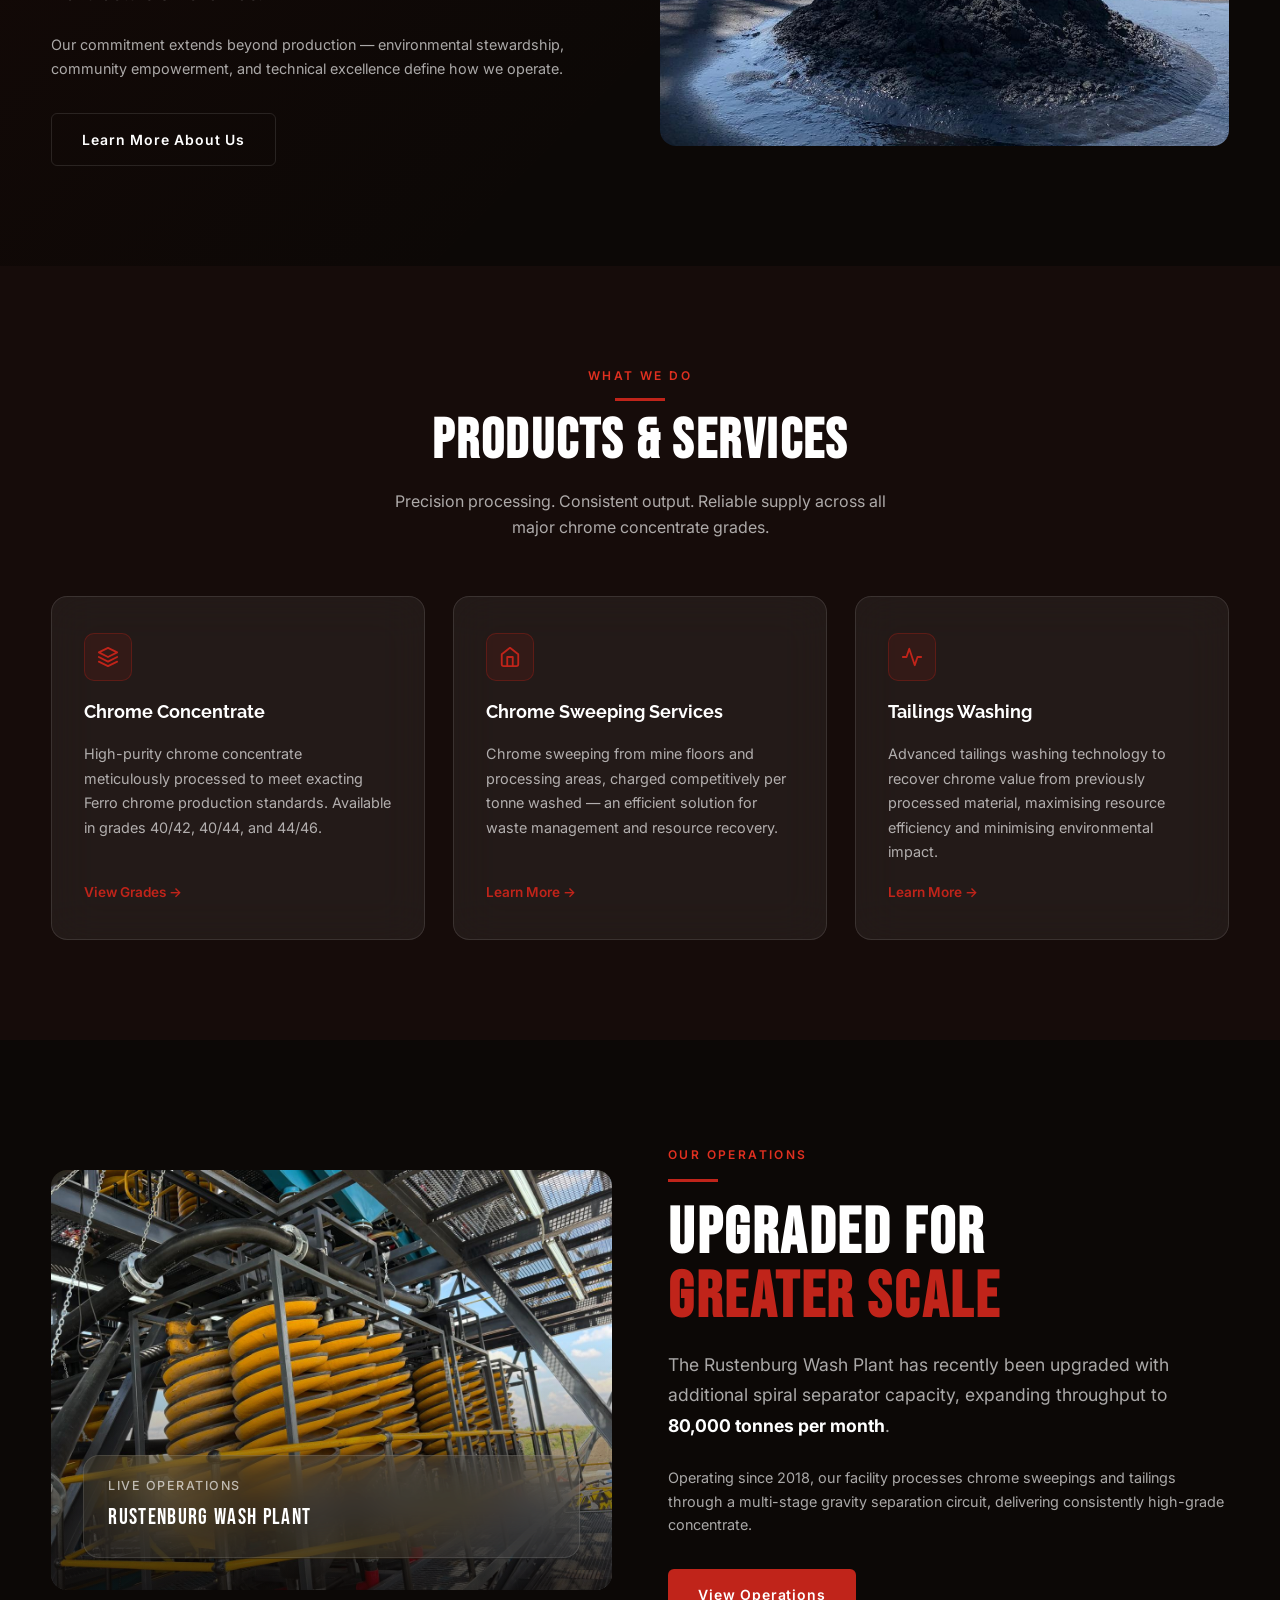
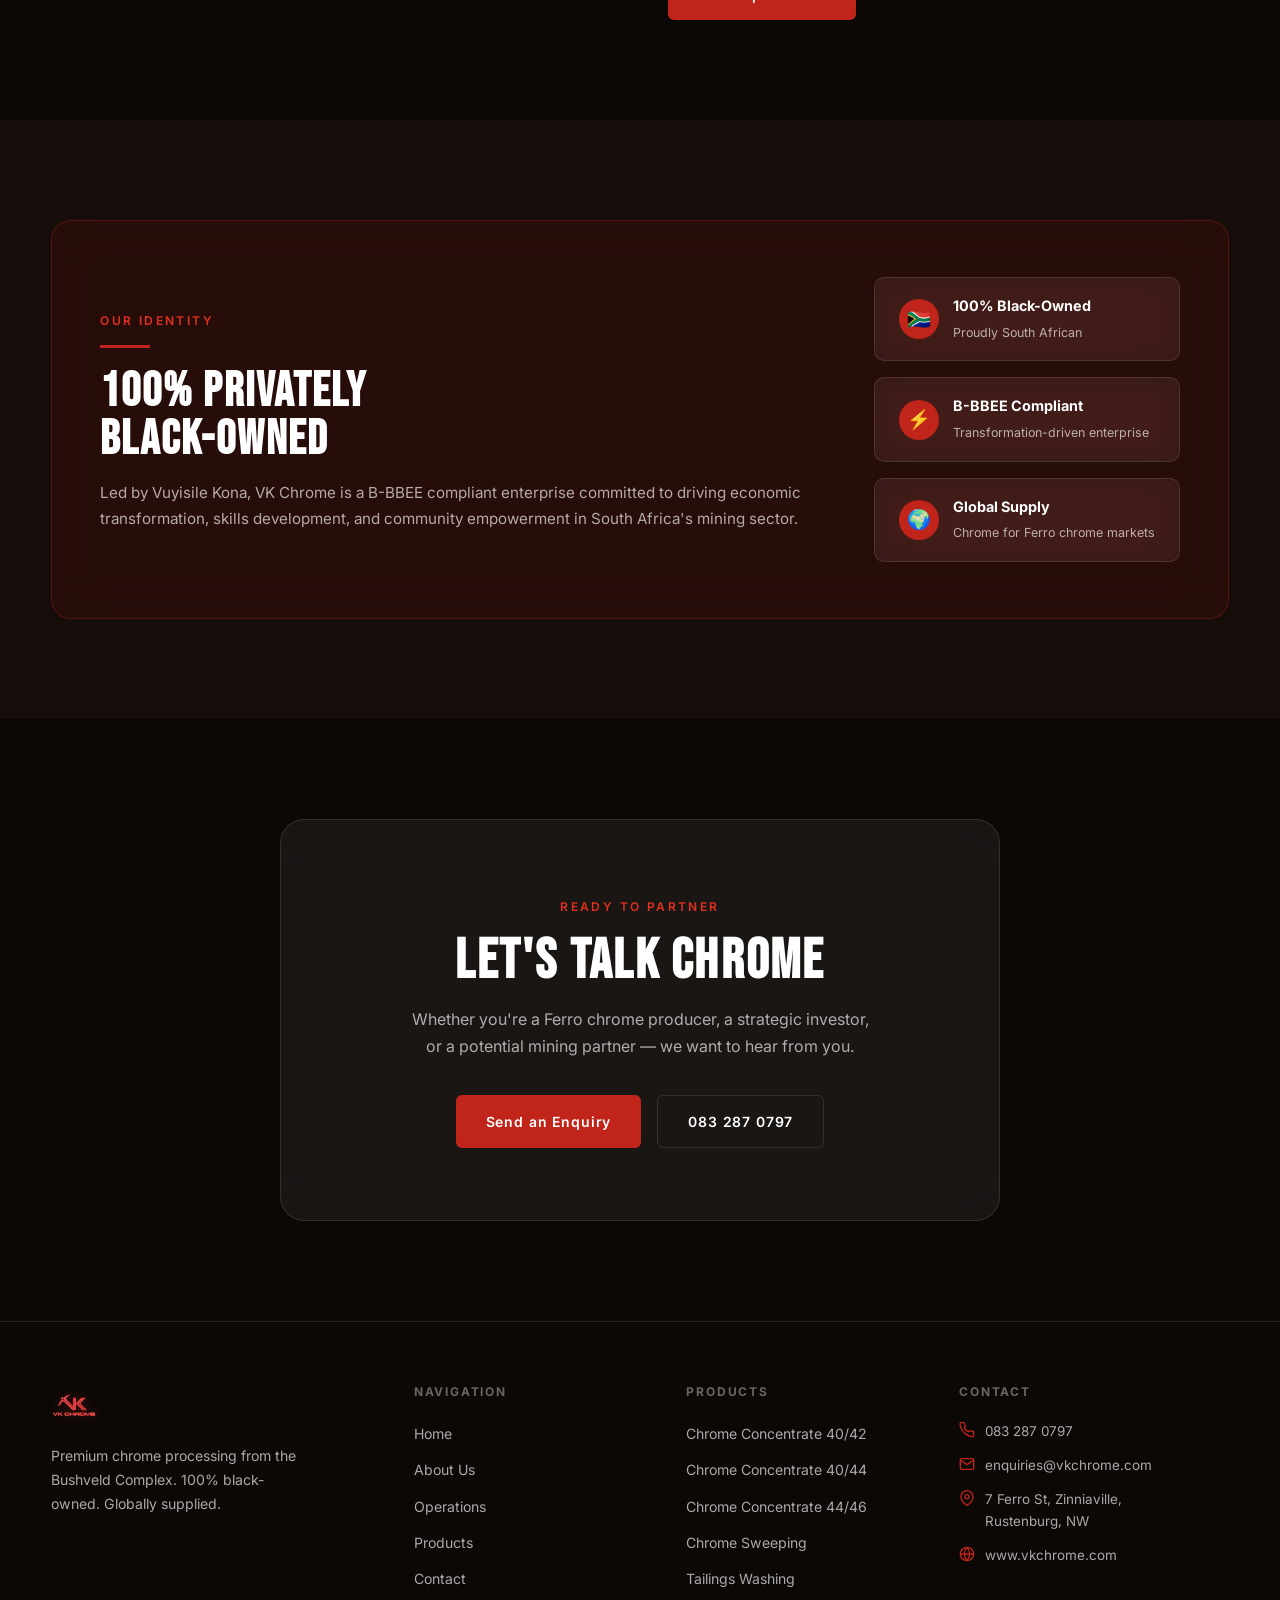
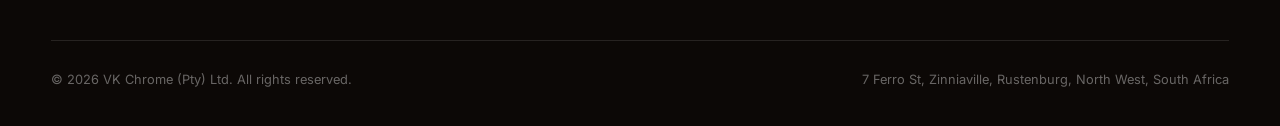
==== commit 704d4d53: "feat: use actual VK Chrome logo, smaller hero panels, update home photo - Replace geometric SVG logo" ====
--- a/index.html
+++ b/index.html
@@ -5,7 +5,7 @@
   <meta name="viewport" content="width=device-width, initial-scale=1.0"/>
   <title>VK Chrome — Premium Chrome Processing, Rustenburg</title>
   <meta name="description" content="VK Chrome is a 100% black-owned chrome processing company based in Rustenburg, South Africa. Premium grade chrome concentrate for global Ferro chrome markets."/>
-  <link rel="icon" type="image/svg+xml" href="favicon.svg"/>
+  <link rel="icon" type="image/png" href="assets/images/favicon.png"/>
   <link rel="stylesheet" href="css/style.css"/>
 </head>
 <body>
@@ -14,14 +14,7 @@
 <nav id="nav">
   <div class="container nav-inner">
     <a href="index.html" class="nav-logo" aria-label="VK Chrome Home">
-      <svg xmlns="http://www.w3.org/2000/svg" viewBox="0 0 155 80" width="66" height="34" aria-hidden="true">
-        <polygon points="2,4 18,4 40,76 24,76" fill="#C0241A"/>
-        <polygon points="65,4 81,4 59,76 43,76" fill="#C0241A"/>
-        <polygon points="95,4 111,4 111,76 95,76" fill="#C0241A"/>
-        <polygon points="111,4 151,4 111,40" fill="#C0241A"/>
-        <polygon points="111,40 151,76 111,76" fill="#C0241A"/>
-      </svg>
-      <span class="nav-logo-text">VK <span>CHROME</span></span>
+      <img src="assets/images/logo.png" alt="VK Chrome"/>
     </a>
     <ul class="nav-links">
       <li><a href="index.html">Home</a></li>
@@ -105,7 +98,7 @@
       </div>
       <div class="reveal reveal-delay-2">
         <div class="img-panel" style="height:480px;">
-          <img src="assets/images/photo-07.jpg" alt="CEO Vuyisile Kona at the Rustenburg Wash Plant" loading="lazy"/>
+          <img src="assets/images/photo-06.jpg" alt="Chrome processing at the Rustenburg Wash Plant" loading="lazy"/>
         </div>
       </div>
     </div>
@@ -238,14 +231,7 @@
     <div class="footer-grid">
       <div class="footer-brand">
         <a href="index.html" class="nav-logo" style="margin-bottom:4px;">
-          <svg xmlns="http://www.w3.org/2000/svg" viewBox="0 0 155 80" width="55" height="28" aria-hidden="true">
-            <polygon points="2,4 18,4 40,76 24,76" fill="#C0241A"/>
-            <polygon points="65,4 81,4 59,76 43,76" fill="#C0241A"/>
-            <polygon points="95,4 111,4 111,76 95,76" fill="#C0241A"/>
-            <polygon points="111,4 151,4 111,40" fill="#C0241A"/>
-            <polygon points="111,40 151,76 111,76" fill="#C0241A"/>
-          </svg>
-          <span class="nav-logo-text">VK <span>CHROME</span></span>
+          <img src="assets/images/logo.png" alt="VK Chrome" style="height:46px;width:auto;"/>
         </a>
         <p>Premium chrome processing from the Bushveld Complex. 100% black-owned. Globally supplied.</p>
       </div>
--- a/css/style.css
+++ b/css/style.css
@@ -113,22 +113,15 @@
 .nav-logo {
   display: flex;
   align-items: center;
-  gap: 12px;
   text-decoration: none;
 }
-.nav-logo svg { flex-shrink: 0; }
-.nav-logo svg {
-  filter: drop-shadow(0 0 8px rgba(192,36,26,0.45));
+.nav-logo img {
+  height: 52px;
+  width: auto;
+  filter: drop-shadow(0 0 6px rgba(192,36,26,0.35));
   transition: filter var(--transition);
 }
-.nav-logo:hover svg { filter: drop-shadow(0 0 14px rgba(224,48,32,0.65)); }
-.nav-logo-text {
-  font-family: 'Bebas Neue', sans-serif;
-  font-size: 1.35rem;
-  letter-spacing: 0.12em;
-  line-height: 1;
-}
-.nav-logo-text span { color: var(--red); }
+.nav-logo:hover img { filter: drop-shadow(0 0 14px rgba(224,48,32,0.65)); }
 .nav-links {
   display: flex;
   gap: 36px;
@@ -258,8 +251,8 @@
 }
 .hero-panel {
   display: inline-block;
-  max-width: 740px;
-  padding: 44px 50px;
+  max-width: 420px;
+  padding: 24px 28px;
   border-left: 4px solid var(--red);
 }
 .hero-eyebrow {
@@ -279,10 +272,10 @@
 }
 .hero-title span { color: var(--red); }
 .hero-subtitle {
-  font-size: 1.05rem;
+  font-size: 0.95rem;
   color: var(--text-muted);
-  margin-bottom: 36px;
-  max-width: 520px;
+  margin-bottom: 28px;
+  max-width: 380px;
 }
 .hero-actions { display: flex; gap: 16px; flex-wrap: wrap; }
 
@@ -773,7 +766,7 @@
   .grid-3 { grid-template-columns: 1fr; }
   .ops-gallery { grid-template-columns: 1fr 1fr; }
   .ops-gallery .img-panel.tall { grid-row: span 1; height: 240px; }
-  .hero-panel { padding: 28px 24px; }
+  .hero-panel { padding: 18px 18px; max-width: 100%; }
   .section { padding: 72px 0; }
   .form-row { grid-template-columns: 1fr; }
   .footer-grid { grid-template-columns: 1fr; gap: 28px; }
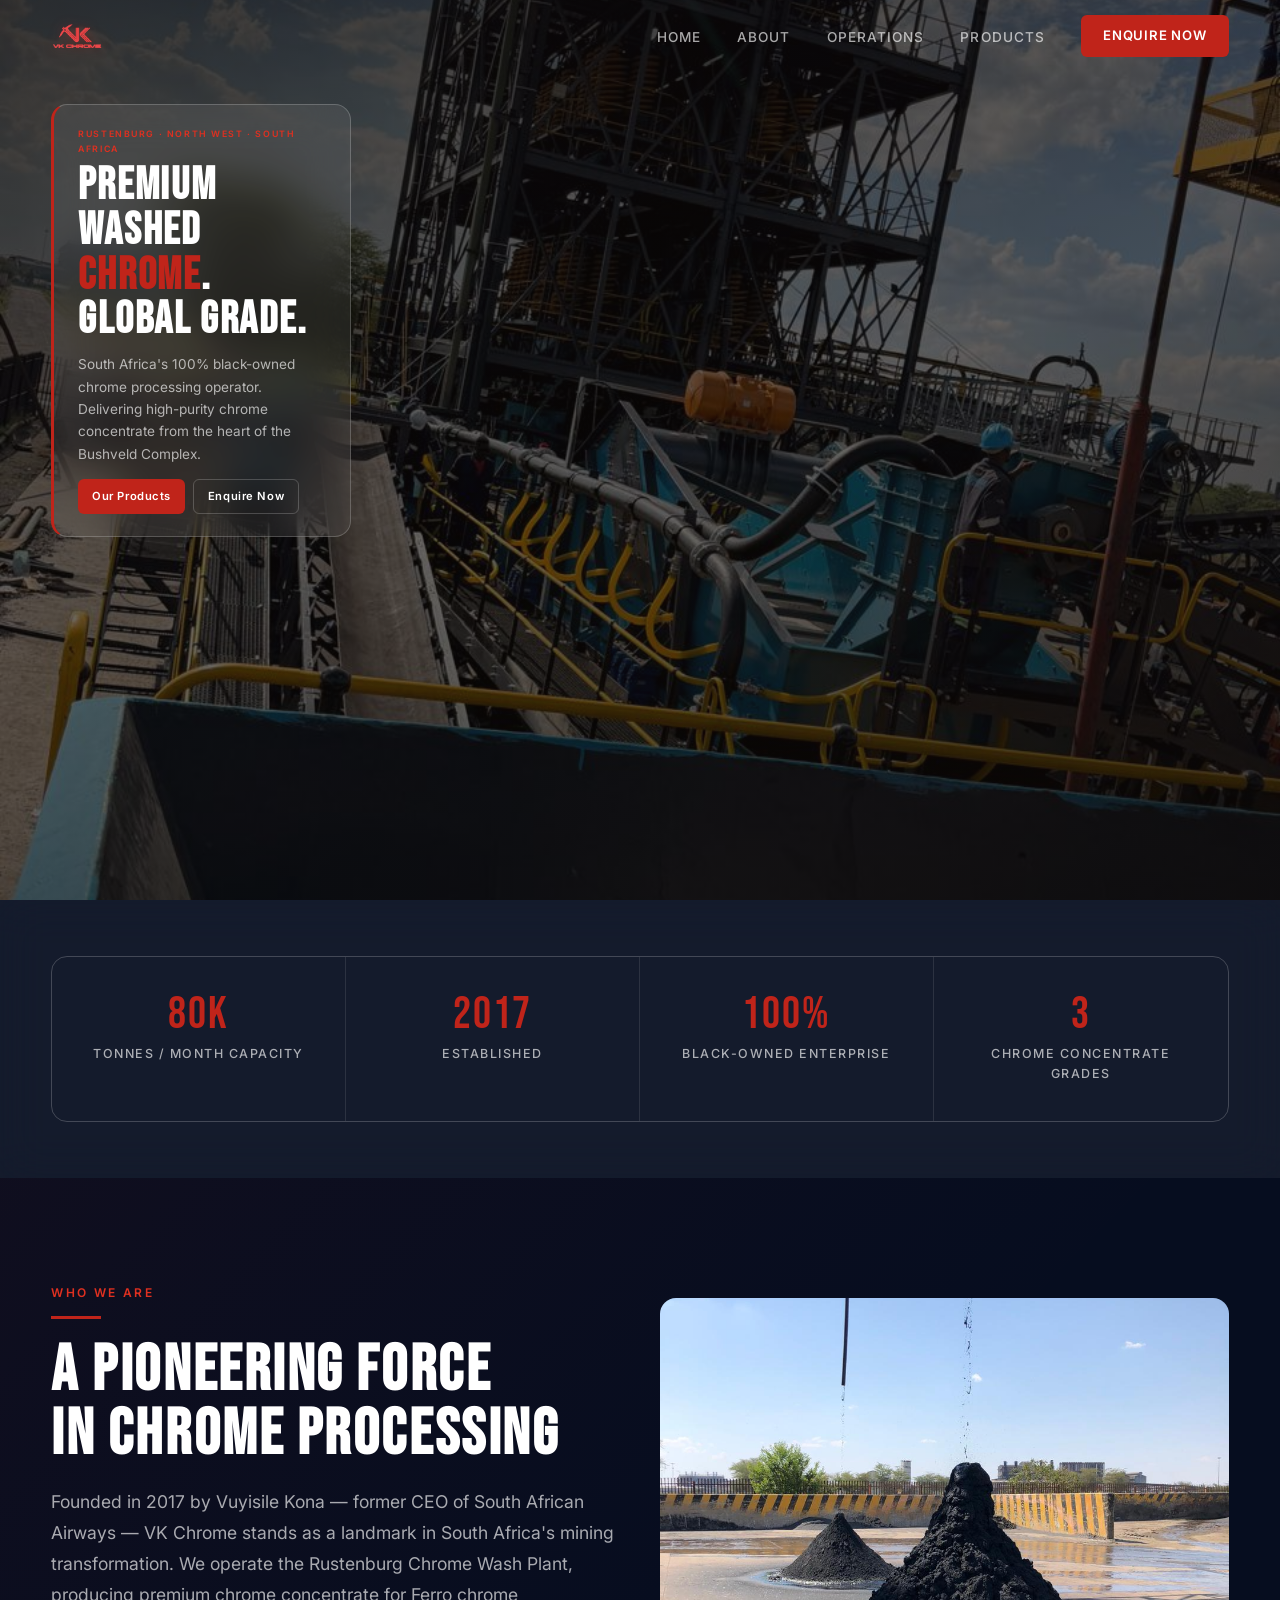
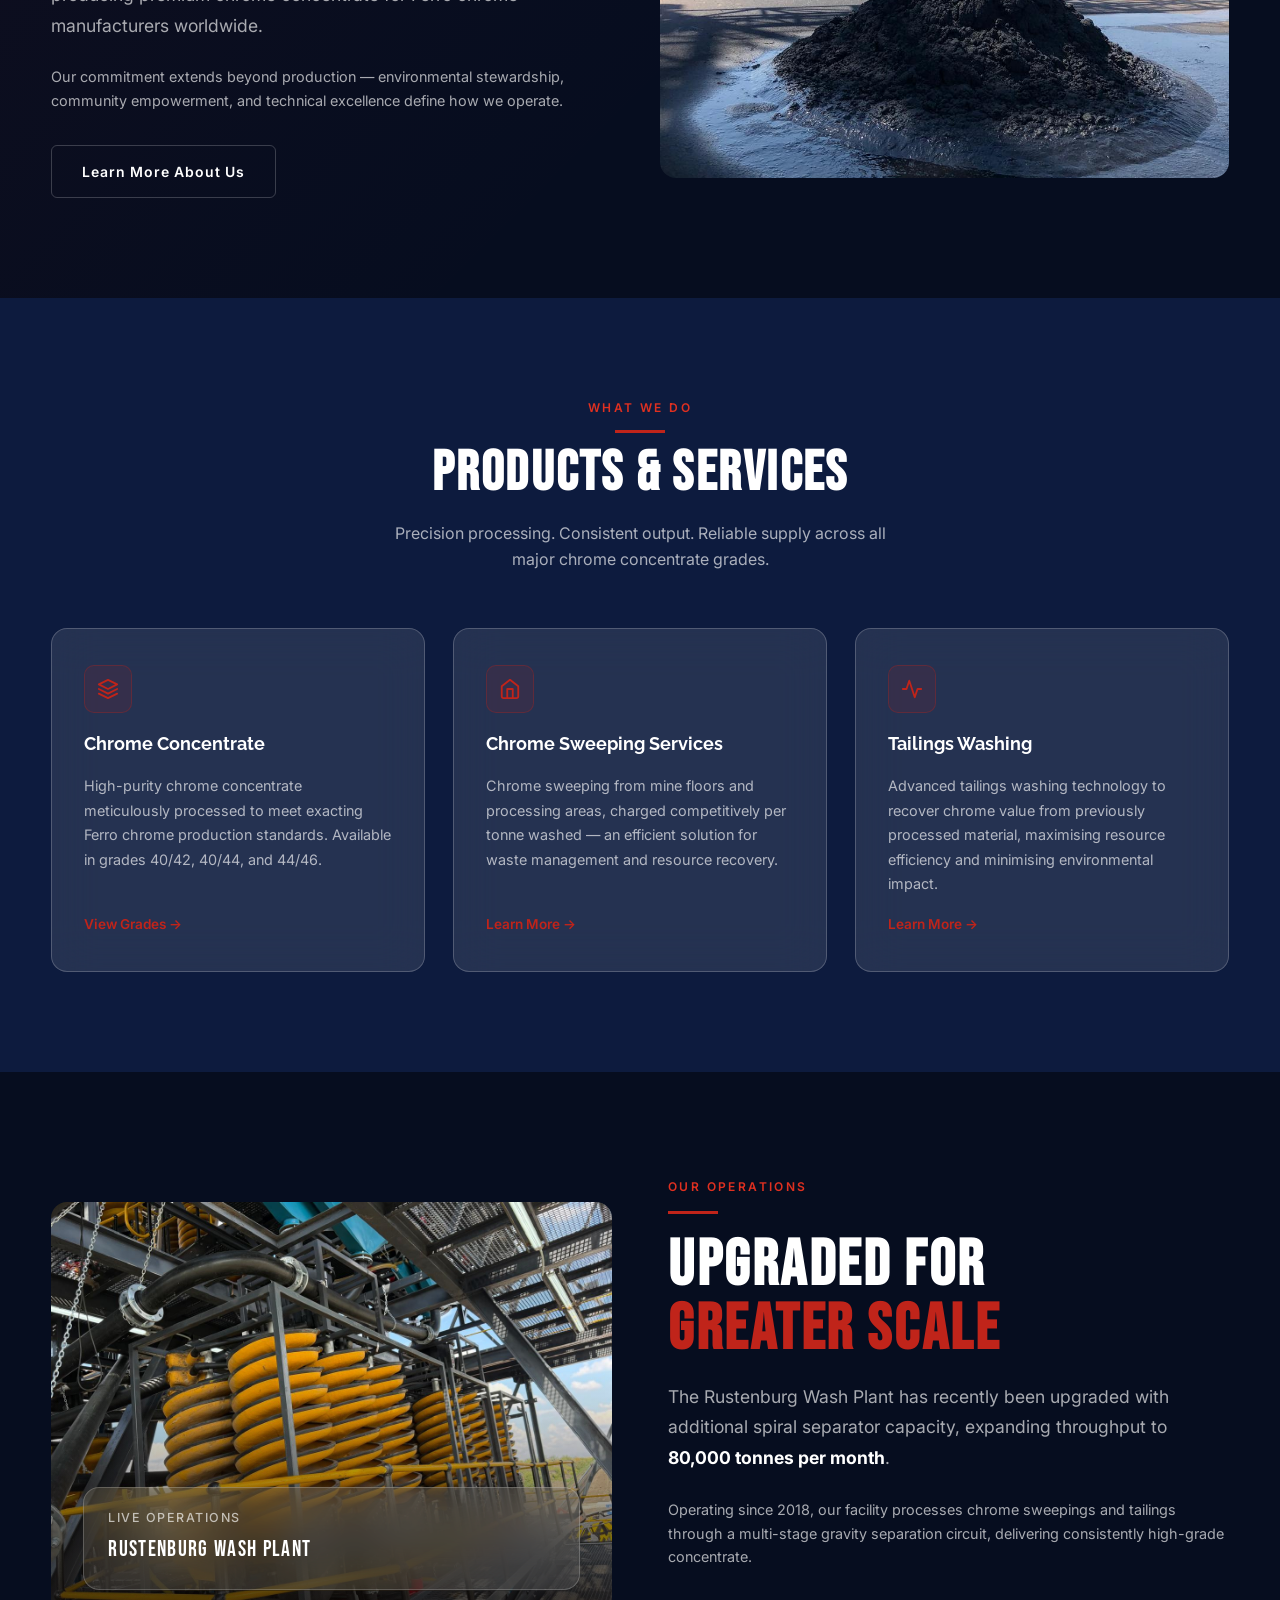
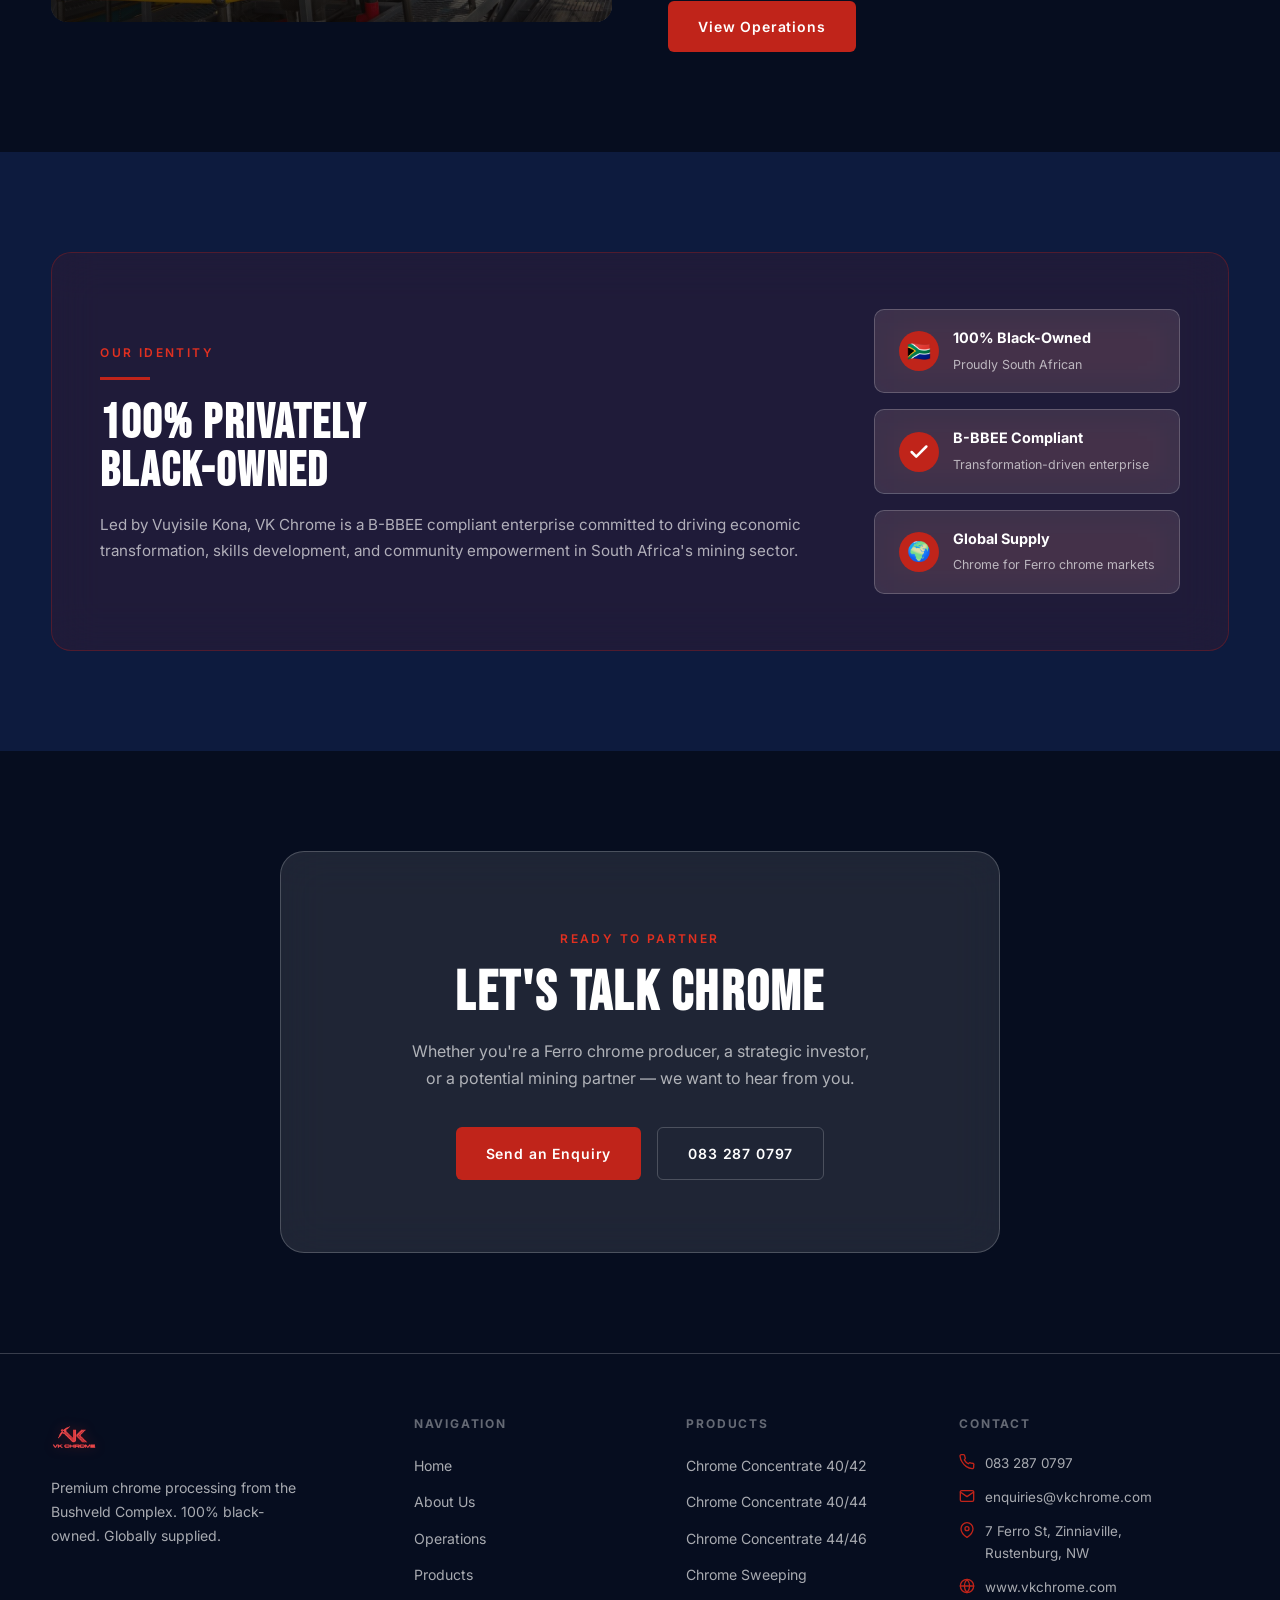
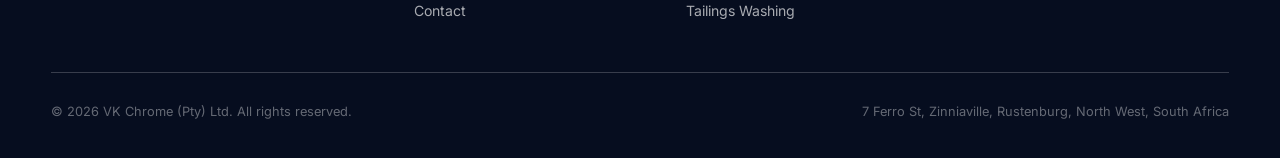
==== commit 7495b88b: "Nav stays transparent on scroll; hero pane 7%; phone input fix; B-BBEE tick icon - Nav: removed dark" ====
--- a/index.html
+++ b/index.html
@@ -191,7 +191,9 @@
             </div>
           </div>
           <div class="bee-badge glass">
-            <div class="bee-badge-icon">⚡</div>
+            <div class="bee-badge-icon" style="display:flex;align-items:center;justify-content:center;">
+              <svg width="22" height="22" viewBox="0 0 24 24" fill="none" stroke="currentColor" stroke-width="2.8" stroke-linecap="round" stroke-linejoin="round"><polyline points="20,6 9,17 4,12"/></svg>
+            </div>
             <div class="bee-badge-text">
               <strong>B-BBEE Compliant</strong>
               <span>Transformation-driven enterprise</span>
--- a/css/style.css
+++ b/css/style.css
@@ -9,11 +9,11 @@
   --red:          #C0241A;
   --red-light:    #E03020;
   --red-dark:     #8B1410;
-  --bg:           #0C0806;
-  --bg-mid:       #160C0A;
-  --glass:        rgba(255, 255, 255, 0.06);
-  --glass-hover:  rgba(255, 255, 255, 0.10);
-  --glass-border: rgba(255, 255, 255, 0.11);
+  --bg:           #060D1F;
+  --bg-mid:       #0D1B3E;
+  --glass:        rgba(255, 255, 255, 0.10);
+  --glass-hover:  rgba(255, 255, 255, 0.16);
+  --glass-border: rgba(255, 255, 255, 0.20);
   --glass-red:    rgba(192, 36, 26, 0.10);
   --glass-red-border: rgba(192, 36, 26, 0.30);
   --blur:         blur(22px);
@@ -31,7 +31,8 @@
 html { scroll-behavior: smooth; }
 body {
   font-family: 'Inter', sans-serif;
-  background: var(--bg);
+  background: linear-gradient(160deg, #040C1C 0%, #0A1640 45%, #071429 100%) fixed;
+  background-color: #060D1F;
   color: var(--text);
   line-height: 1.65;
   overflow-x: hidden;
@@ -99,10 +100,9 @@
   transition: background var(--transition), box-shadow var(--transition);
 }
 #nav.scrolled {
-  background: rgba(12, 8, 6, 0.92);
-  backdrop-filter: blur(20px);
-  -webkit-backdrop-filter: blur(20px);
-  box-shadow: 0 1px 0 rgba(255,255,255,0.06);
+  backdrop-filter: blur(16px);
+  -webkit-backdrop-filter: blur(16px);
+  box-shadow: 0 1px 0 rgba(255,255,255,0.07);
 }
 .nav-inner {
   display: flex;
@@ -216,7 +216,7 @@
   height: 100vh;
   min-height: 600px;
   display: flex;
-  align-items: center;
+  align-items: flex-start;
   overflow: hidden;
 }
 .hero-video {
@@ -248,36 +248,41 @@
   position: relative;
   z-index: 2;
   width: 100%;
+  padding-top: calc(var(--nav-h) + 32px);
 }
 .hero-panel {
   display: inline-block;
-  max-width: 420px;
-  padding: 24px 28px;
-  border-left: 4px solid var(--red);
+  width: 300px;
+  min-height: 400px;
+  padding: 22px 24px;
+  border-left: 3px solid var(--red);
+  background: rgba(255, 255, 255, 0.07);
 }
 .hero-eyebrow {
-  font-size: 0.75rem;
+  font-size: 0.55rem;
   font-weight: 600;
-  letter-spacing: 0.22em;
+  letter-spacing: 0.18em;
   text-transform: uppercase;
   color: var(--red-light);
-  margin-bottom: 16px;
+  margin-bottom: 8px;
 }
 .hero-title {
   font-family: 'Bebas Neue', sans-serif;
-  font-size: clamp(3rem, 7vw, 6.5rem);
+  font-size: clamp(1.5rem, 3.5vw, 3.25rem);
   line-height: 1;
   letter-spacing: 0.04em;
-  margin-bottom: 20px;
+  margin-bottom: 10px;
 }
 .hero-title span { color: var(--red); }
 .hero-subtitle {
-  font-size: 0.95rem;
+  font-size: 0.85rem;
+  line-height: 1.65;
   color: var(--text-muted);
-  margin-bottom: 28px;
-  max-width: 380px;
-}
-.hero-actions { display: flex; gap: 16px; flex-wrap: wrap; }
+  margin-bottom: 14px;
+  max-width: 100%;
+}
+.hero-actions { display: flex; gap: 8px; flex-wrap: wrap; }
+.hero-panel .btn { padding: 7px 14px; font-size: 0.7rem; letter-spacing: 0.05em; }
 
 /* ── Buttons ─────────────────────────────────── */
 .btn {
@@ -311,25 +316,29 @@
 
 /* ── Stats bar ───────────────────────────────── */
 .stats-bar {
-  padding: 0 0 80px;
+  background: rgba(255, 255, 255, 0.06);
+  backdrop-filter: var(--blur);
+  -webkit-backdrop-filter: var(--blur);
+  padding: 56px 0;
 }
 .stats-grid {
   display: grid;
   grid-template-columns: repeat(4, 1fr);
-  gap: 1px;
-  background: var(--glass-border);
+  gap: 0;
+  background: transparent;
   border: 1px solid var(--glass-border);
   border-radius: var(--radius);
   overflow: hidden;
 }
 .stat-card {
   padding: 36px 28px;
-  background: var(--glass);
-  backdrop-filter: var(--blur);
+  background: transparent;
   text-align: center;
+  border-right: 1px solid rgba(255,255,255,0.10);
   transition: background var(--transition);
 }
-.stat-card:hover { background: var(--glass-hover); }
+.stat-card:last-child { border-right: none; }
+.stat-card:hover { background: rgba(255,255,255,0.06); }
 .stat-num {
   font-family: 'Bebas Neue', sans-serif;
   font-size: 2.8rem;
@@ -530,8 +539,24 @@
   padding: 44px 36px;
 }
 .vm-icon {
-  font-size: 2.5rem;
-  margin-bottom: 20px;
+  width: 60px;
+  height: 60px;
+  background: var(--glass-red);
+  border: 1px solid var(--glass-red-border);
+  border-radius: 14px;
+  display: flex;
+  align-items: center;
+  justify-content: center;
+  margin-bottom: 24px;
+}
+.vm-icon svg {
+  width: 26px;
+  height: 26px;
+  stroke: var(--red);
+  fill: none;
+  stroke-width: 2;
+  stroke-linecap: round;
+  stroke-linejoin: round;
 }
 
 /* ── Operations gallery ──────────────────────── */
@@ -641,13 +666,61 @@
 .form-group textarea { resize: vertical; min-height: 130px; }
 .form-group select option { background: #1a0d0d; }
 .form-row { display: grid; grid-template-columns: 1fr 1fr; gap: 16px; }
+
+/* Phone field with country code */
+.phone-field { display: flex; gap: 8px; }
+.phone-code-select { flex: 0 0 auto; width: 104px; }
+.phone-field input[type="tel"] { flex: 1; min-width: 0; width: 0; }
+
+/* Response time note */
+.form-response-note {
+  text-align: center;
+  font-size: 0.73rem;
+  color: var(--text-dim);
+  margin-top: 10px;
+  letter-spacing: 0.04em;
+}
+
+/* Success state — McKinsey style */
 .form-success {
   display: none;
+  padding: 52px 24px 40px;
   text-align: center;
-  padding: 24px;
-  color: #4ade80;
-  font-weight: 600;
-}
+}
+.success-check {
+  margin: 0 auto 20px;
+  width: 56px;
+  height: 56px;
+}
+.success-eyebrow {
+  font-size: 0.68rem;
+  font-weight: 700;
+  letter-spacing: 0.22em;
+  text-transform: uppercase;
+  color: var(--text);
+  margin-bottom: 16px;
+}
+.success-divider {
+  width: 36px;
+  height: 1px;
+  background: rgba(255,255,255,0.18);
+  margin: 0 auto 20px;
+}
+.success-body {
+  font-size: 0.88rem;
+  color: var(--text-muted);
+  line-height: 1.75;
+  max-width: 300px;
+  margin: 0 auto 16px;
+}
+.success-body strong { color: var(--text); font-weight: 600; }
+.success-contact {
+  font-size: 0.75rem;
+  color: var(--text-dim);
+  letter-spacing: 0.02em;
+}
+.success-contact a { color: var(--red); text-decoration: none; }
+.success-contact a:hover { text-decoration: underline; }
 
 /* ── Black-owned badge ───────────────────────── */
 .bee-badge {
@@ -757,6 +830,9 @@
   .footer-grid { grid-template-columns: 1fr 1fr; gap: 36px; }
   .contact-grid { grid-template-columns: 1fr; }
   .stats-grid { grid-template-columns: repeat(2, 1fr); }
+  /* 2×2 grid: remove right border on cols 2&4, add bottom border to row 1 */
+  .stats-grid .stat-card:nth-child(2n) { border-right: none; }
+  .stats-grid .stat-card:nth-child(-n+2) { border-bottom: 1px solid rgba(255,255,255,0.10); }
 }
 
 @media (max-width: 768px) {
@@ -766,16 +842,23 @@
   .grid-3 { grid-template-columns: 1fr; }
   .ops-gallery { grid-template-columns: 1fr 1fr; }
   .ops-gallery .img-panel.tall { grid-row: span 1; height: 240px; }
-  .hero-panel { padding: 18px 18px; max-width: 100%; }
-  .section { padding: 72px 0; }
+  .hero-panel { width: min(260px, 78vw); min-height: 340px; padding: 18px 20px; }
+  .section { padding: 64px 0; }
   .form-row { grid-template-columns: 1fr; }
   .footer-grid { grid-template-columns: 1fr; gap: 28px; }
   .footer-bottom { flex-direction: column; gap: 10px; text-align: center; }
   .stats-grid { grid-template-columns: 1fr 1fr; }
+  .stat-num { font-size: 2.2rem; }
 }
 
 @media (max-width: 480px) {
   .stats-grid { grid-template-columns: 1fr; }
+  /* switch to bottom borders for single-column */
+  .stats-grid .stat-card {
+    border-right: none;
+    border-bottom: 1px solid rgba(255,255,255,0.10);
+  }
+  .stats-grid .stat-card:last-child { border-bottom: none; }
   .ops-gallery { grid-template-columns: 1fr; }
   .grade-cards { grid-template-columns: 1fr !important; }
 }
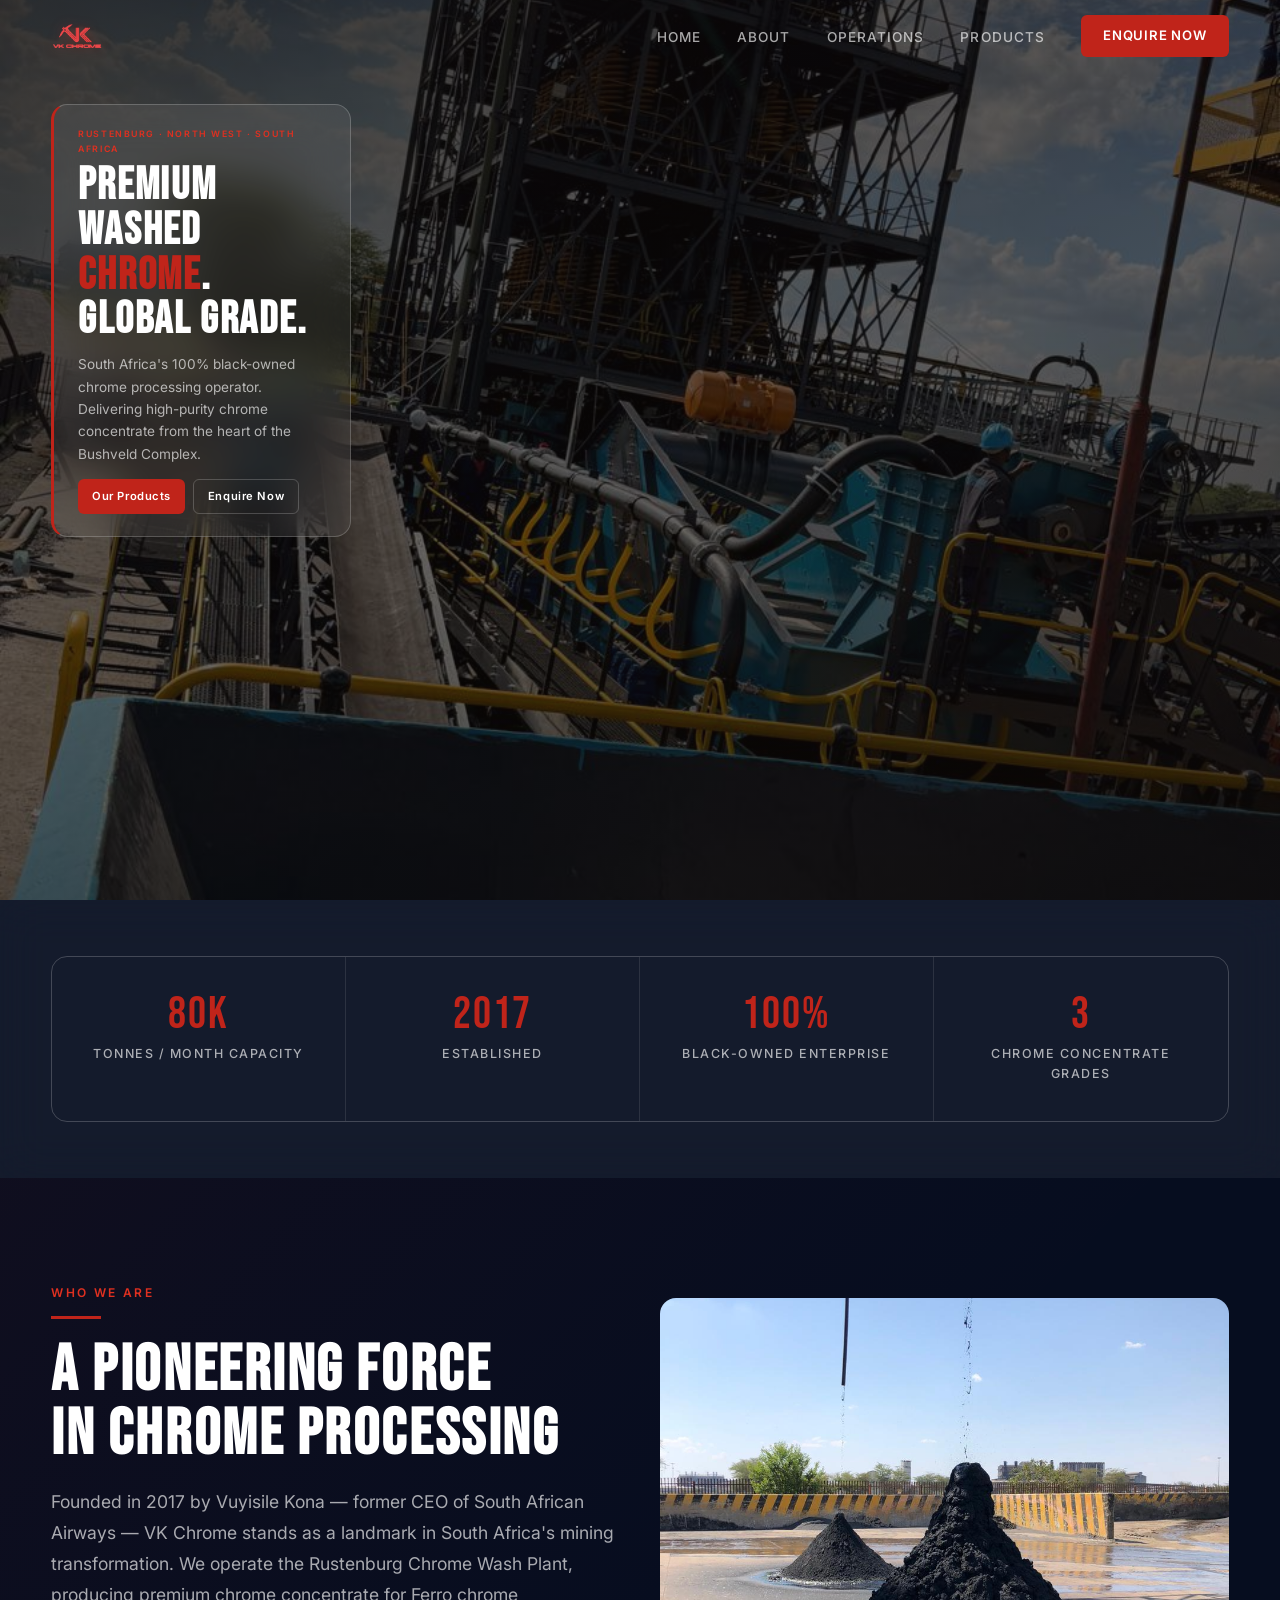
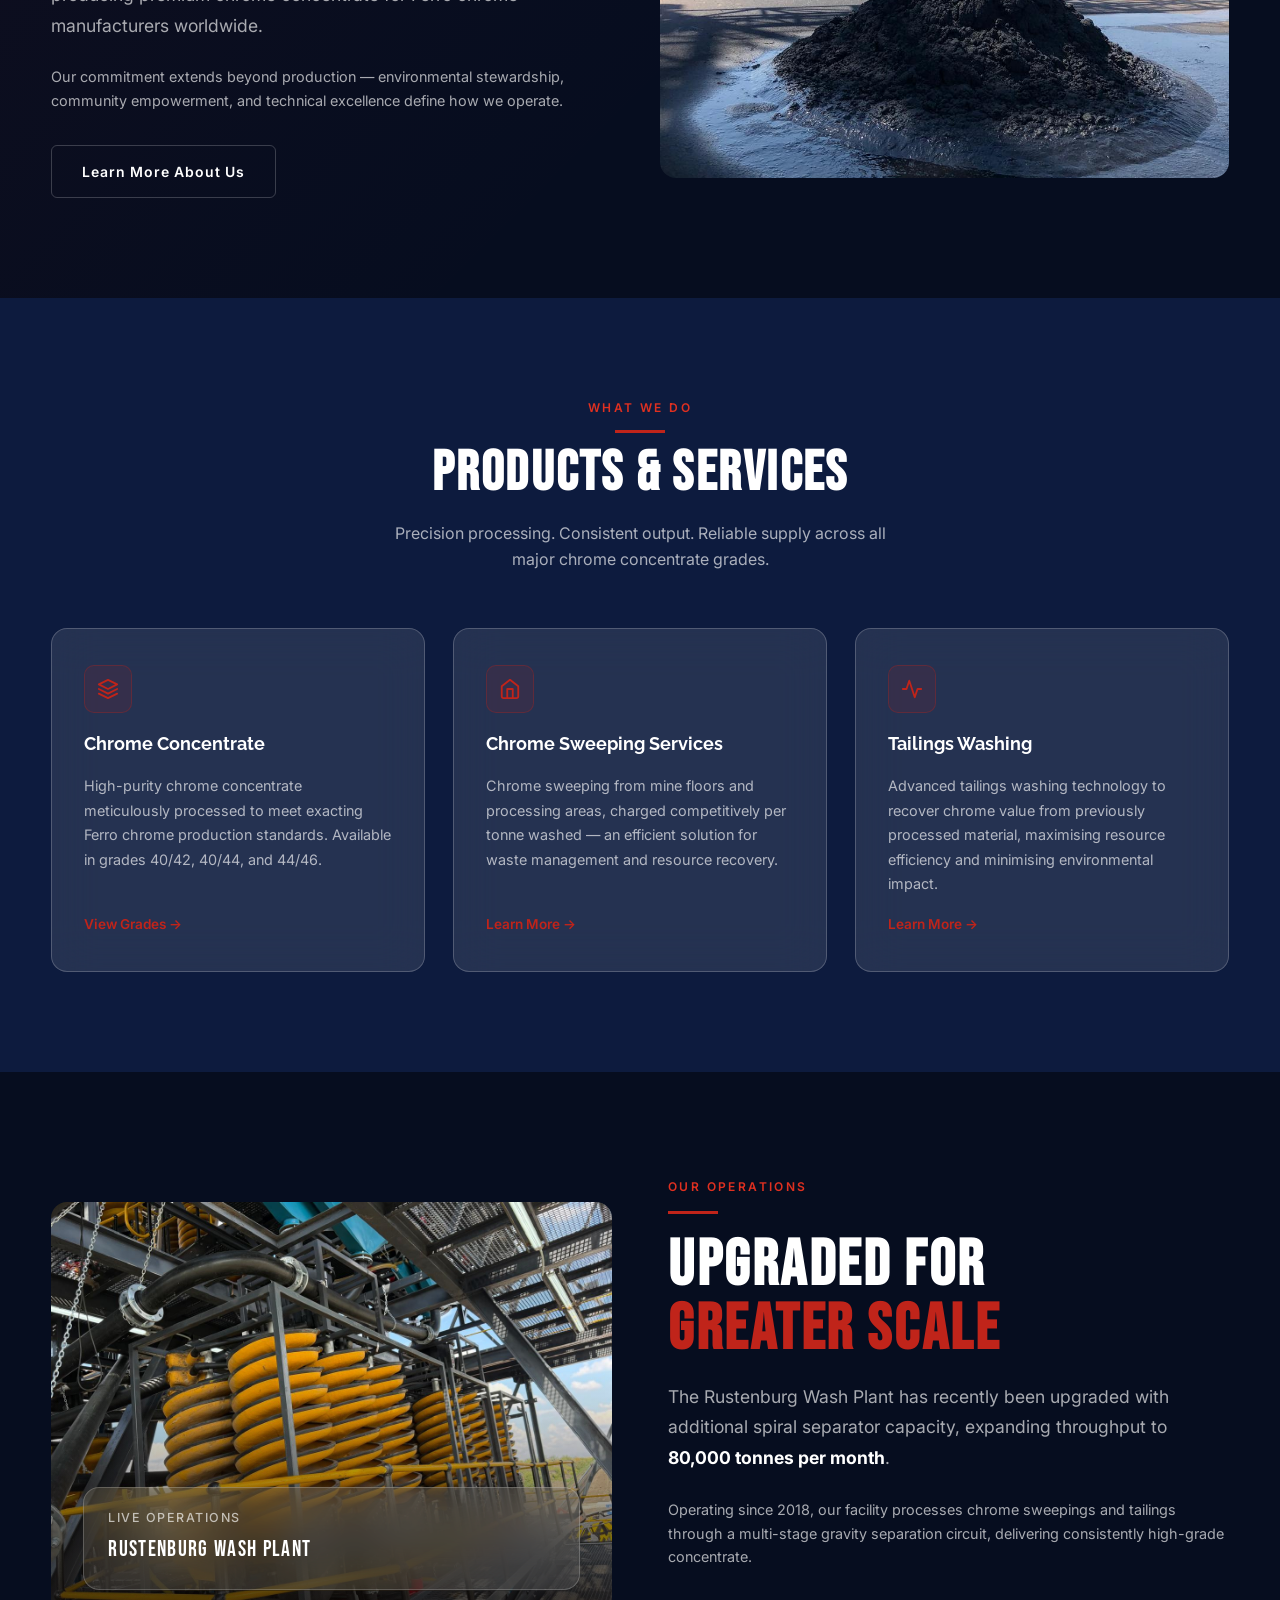
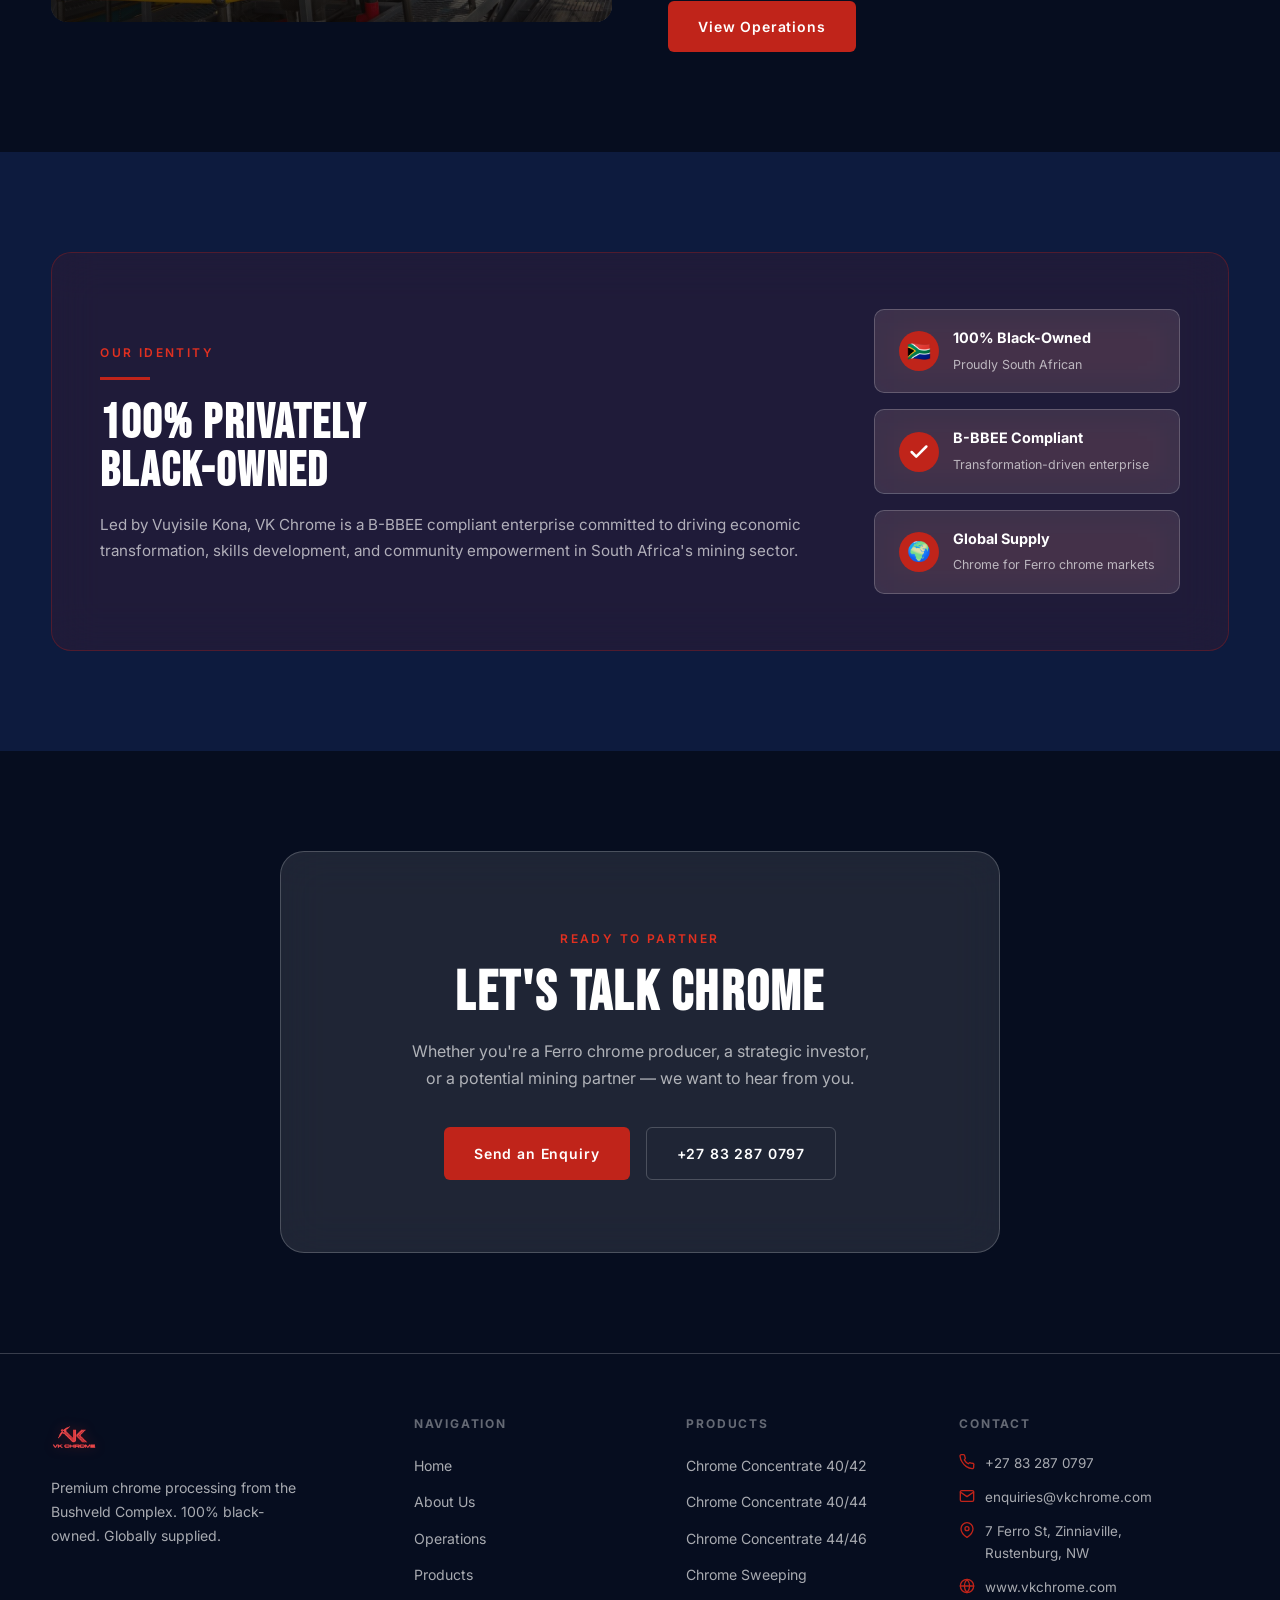
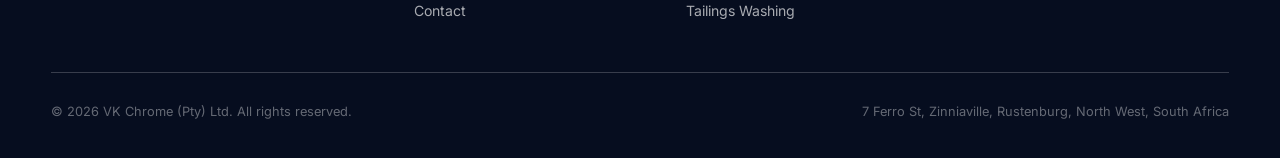
==== commit 301efde1: "Contact icons green; phone international format site-wide - Contact page icons: stroke changed from " ====
--- a/index.html
+++ b/index.html
@@ -221,7 +221,7 @@
       <p style="color:var(--text-muted);max-width:460px;margin:0 auto 36px;">Whether you're a Ferro chrome producer, a strategic investor, or a potential mining partner — we want to hear from you.</p>
       <div style="display:flex;gap:16px;justify-content:center;flex-wrap:wrap;">
         <a href="contact.html" class="btn btn-primary">Send an Enquiry</a>
-        <a href="tel:0832870797" class="btn btn-outline">083 287 0797</a>
+        <a href="tel:+27832870797" class="btn btn-outline">+27 83 287 0797</a>
       </div>
     </div>
   </div>
@@ -261,7 +261,7 @@
         <h4>Contact</h4>
         <div class="footer-contact-item">
           <svg viewBox="0 0 24 24"><path d="M22 16.92v3a2 2 0 0 1-2.18 2 19.79 19.79 0 0 1-8.63-3.07A19.5 19.5 0 0 1 4.69 12 19.79 19.79 0 0 1 1.61 3.45 2 2 0 0 1 3.59 1h3a2 2 0 0 1 2 1.72 12.84 12.84 0 0 0 .7 2.81 2 2 0 0 1-.45 2.11L7.91 8.72A16 16 0 0 0 14 14.61l.93-.93a2 2 0 0 1 2.11-.45 12.84 12.84 0 0 0 2.81.7A2 2 0 0 1 22 16.92z"/></svg>
-          <span><a href="tel:0832870797">083 287 0797</a></span>
+          <span><a href="tel:+27832870797">+27 83 287 0797</a></span>
         </div>
         <div class="footer-contact-item">
           <svg viewBox="0 0 24 24"><path d="M4 4h16c1.1 0 2 .9 2 2v12c0 1.1-.9 2-2 2H4c-1.1 0-2-.9-2-2V6c0-1.1.9-2 2-2z"/><polyline points="22,6 12,13 2,6"/></svg>
--- a/css/style.css
+++ b/css/style.css
@@ -619,7 +619,7 @@
   align-items: center;
   justify-content: center;
 }
-.contact-item-icon svg { width: 20px; height: 20px; stroke: var(--red); fill: none; stroke-width: 2; stroke-linecap: round; stroke-linejoin: round; }
+.contact-item-icon svg { width: 20px; height: 20px; stroke: #00C853; fill: none; stroke-width: 2; stroke-linecap: round; stroke-linejoin: round; }
 .contact-item-label {
   font-size: 0.72rem;
   letter-spacing: 0.12em;
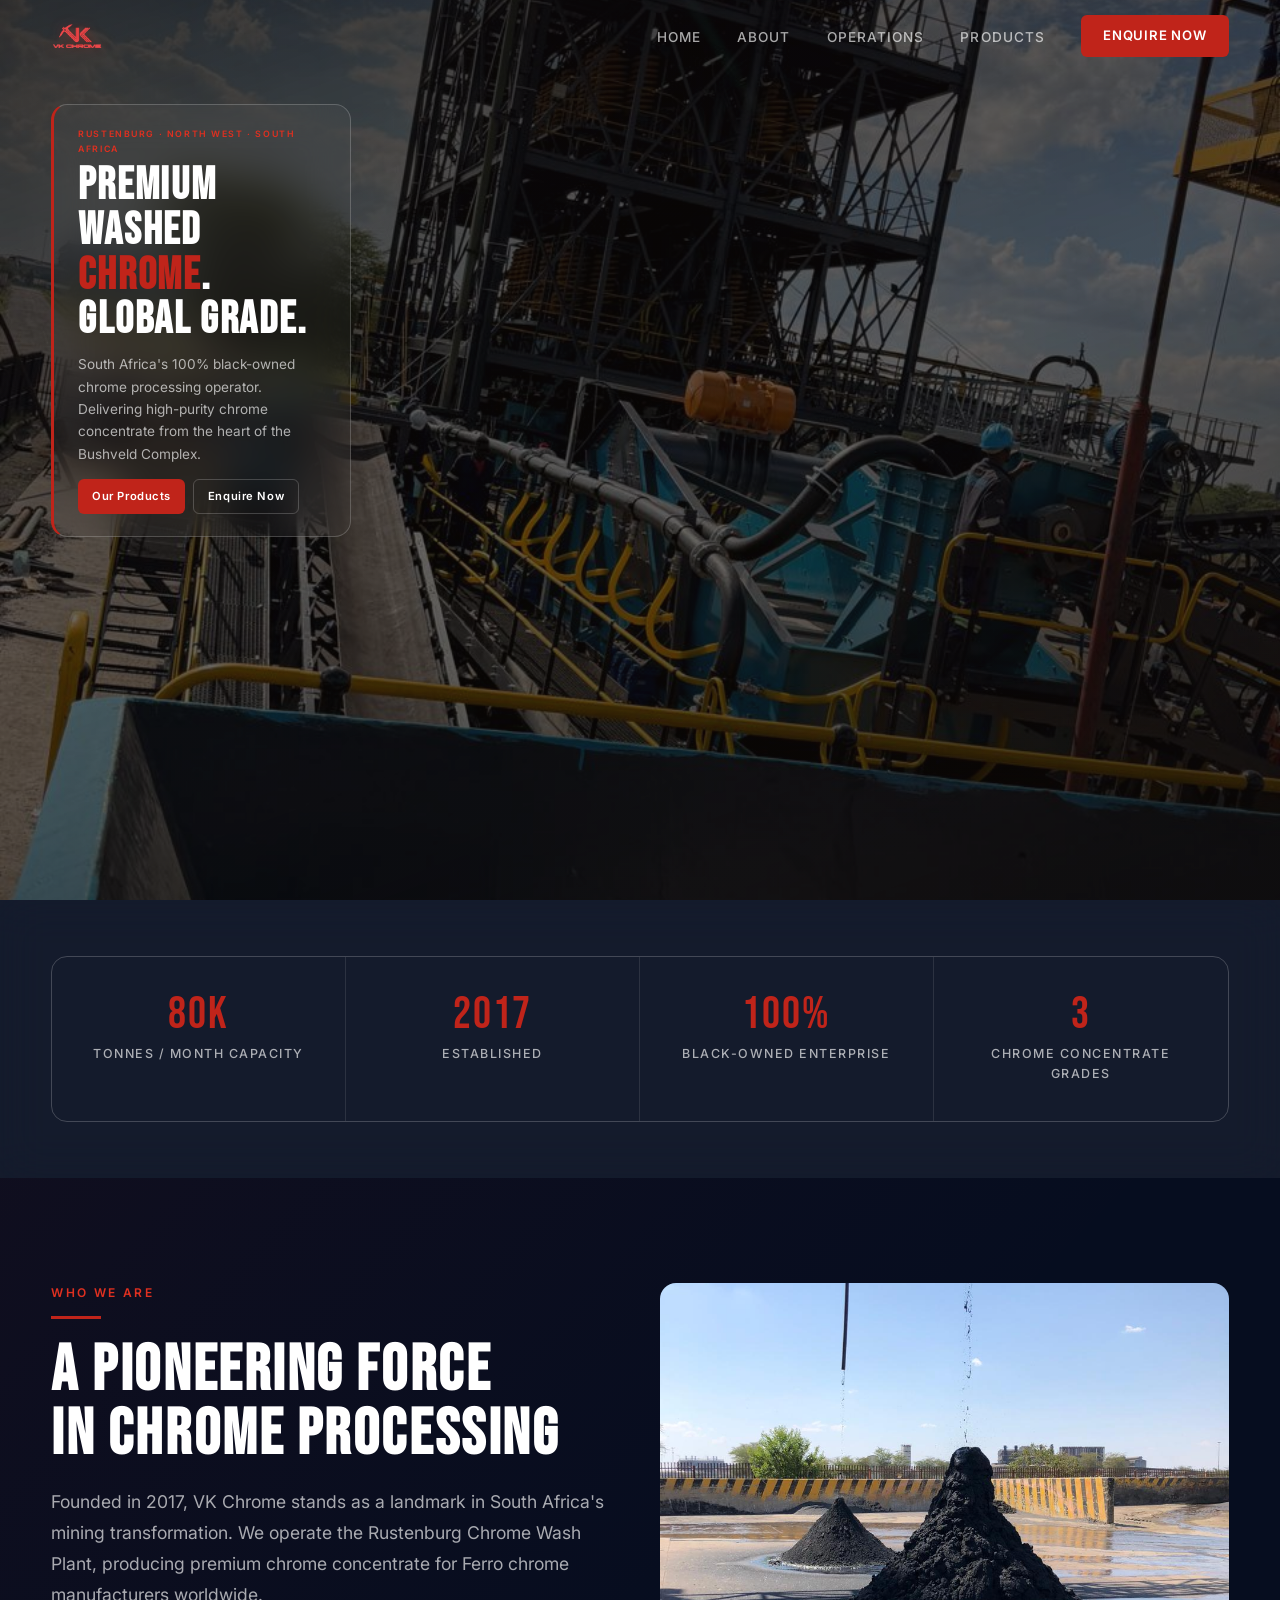
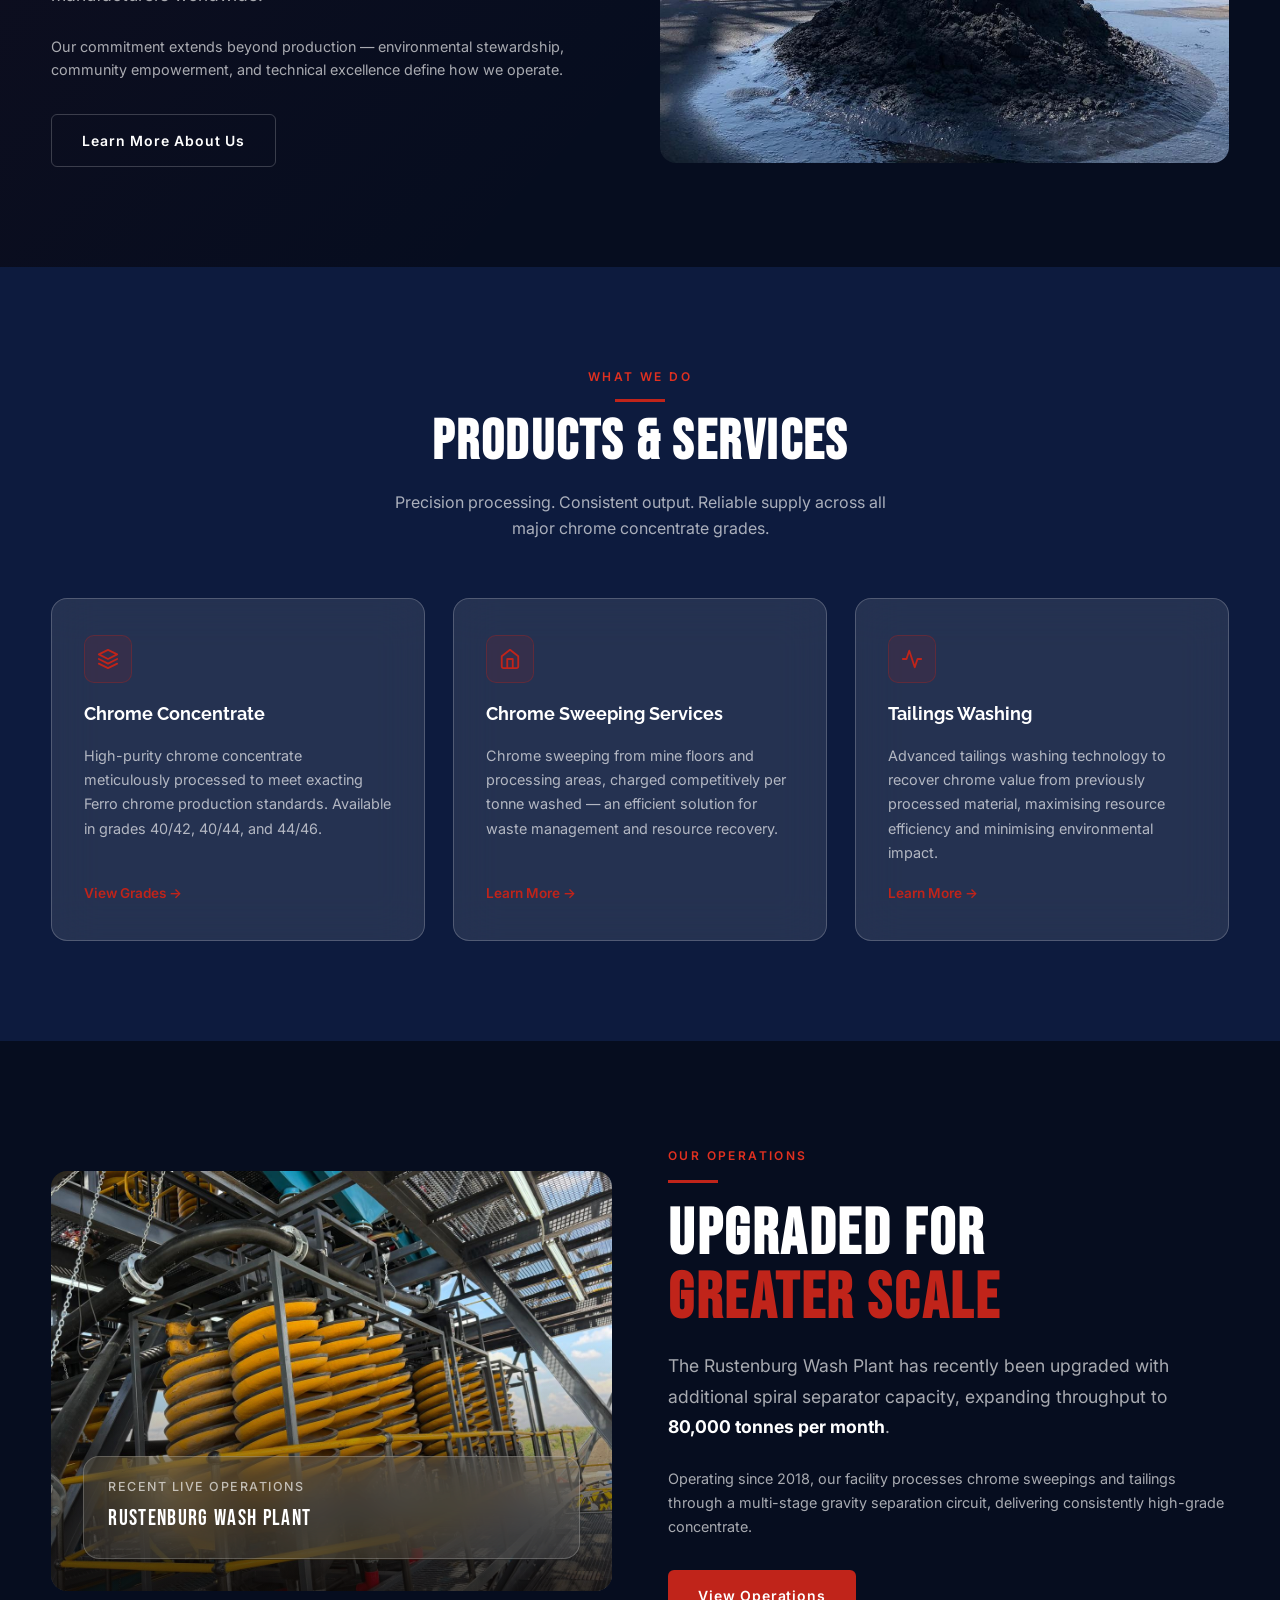
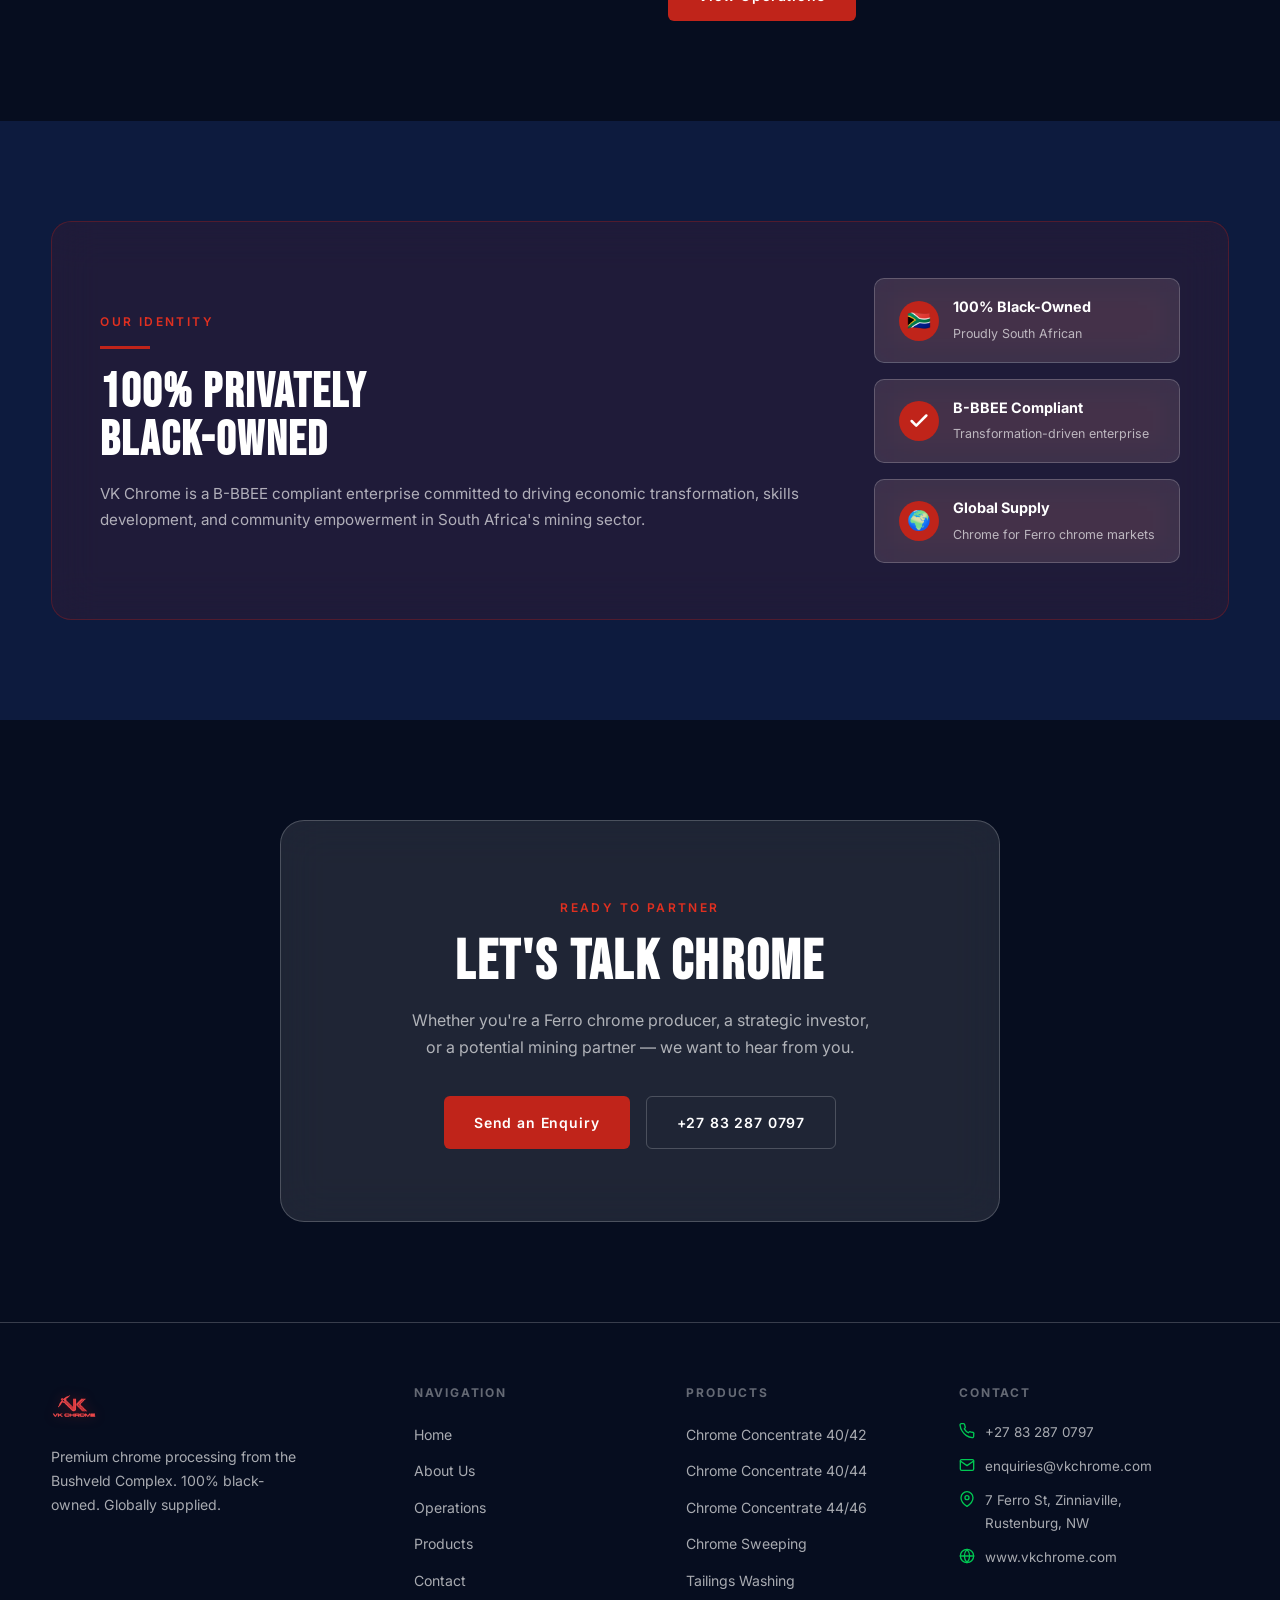
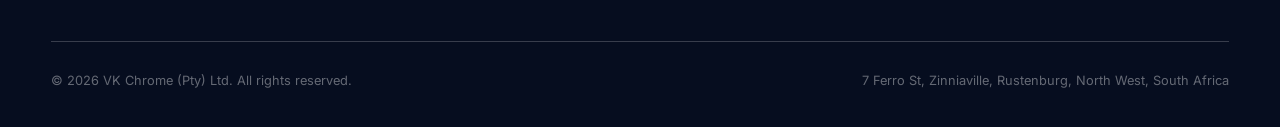
==== commit 6775c2d2: "Remove personal name references, update CEO photo, rename Live Operations label - Remove all instanc" ====
--- a/index.html
+++ b/index.html
@@ -92,7 +92,7 @@
         <span class="section-label">Who We Are</span>
         <div class="red-line" style="margin-top:12px;"></div>
         <h2 class="display h2" style="margin-bottom:20px;">A Pioneering Force<br/>in Chrome Processing</h2>
-        <p class="lead" style="margin-bottom:24px;">Founded in 2017 by Vuyisile Kona — former CEO of South African Airways — VK Chrome stands as a landmark in South Africa's mining transformation. We operate the Rustenburg Chrome Wash Plant, producing premium chrome concentrate for Ferro chrome manufacturers worldwide.</p>
+        <p class="lead" style="margin-bottom:24px;">Founded in 2017, VK Chrome stands as a landmark in South Africa's mining transformation. We operate the Rustenburg Chrome Wash Plant, producing premium chrome concentrate for Ferro chrome manufacturers worldwide.</p>
         <p style="color:var(--text-muted); font-size:0.9rem; margin-bottom:32px;">Our commitment extends beyond production — environmental stewardship, community empowerment, and technical excellence define how we operate.</p>
         <a href="about.html" class="btn btn-outline">Learn More About Us</a>
       </div>
@@ -154,7 +154,7 @@
           </video>
           <div class="video-glass-overlay"></div>
           <div class="video-glass-content glass" style="padding:20px 24px;">
-            <div class="stat-label" style="margin-bottom:4px;">LIVE OPERATIONS</div>
+            <div class="stat-label" style="margin-bottom:4px;">RECENT LIVE OPERATIONS</div>
             <div style="font-family:'Bebas Neue',sans-serif;font-size:1.4rem;letter-spacing:0.06em;">Rustenburg Wash Plant</div>
           </div>
         </div>
@@ -179,7 +179,7 @@
         <span class="section-label">Our Identity</span>
         <div class="red-line" style="margin:12px 0 20px;"></div>
         <h2 class="display" style="font-size:clamp(2rem,4vw,3rem);margin-bottom:16px;">100% Privately<br/>Black-Owned</h2>
-        <p style="color:var(--text-muted);font-size:0.95rem;line-height:1.75;">Led by Vuyisile Kona, VK Chrome is a B-BBEE compliant enterprise committed to driving economic transformation, skills development, and community empowerment in South Africa's mining sector.</p>
+        <p style="color:var(--text-muted);font-size:0.95rem;line-height:1.75;">VK Chrome is a B-BBEE compliant enterprise committed to driving economic transformation, skills development, and community empowerment in South Africa's mining sector.</p>
       </div>
       <div style="flex:0 0 auto;">
         <div style="display:flex;flex-direction:column;gap:16px;">
--- a/css/style.css
+++ b/css/style.css
@@ -221,17 +221,23 @@
 }
 .hero-video {
   position: absolute;
-  inset: 0;
-  width: 100%; height: 100%;
+  top: -15%;
+  left: 0;
+  width: 100%;
+  height: 130%;
   object-fit: cover;
   z-index: 0;
+  will-change: transform;
 }
 .hero-img {
   position: absolute;
-  inset: 0;
-  width: 100%; height: 100%;
+  top: -15%;
+  left: 0;
+  width: 100%;
+  height: 130%;
   object-fit: cover;
   z-index: 0;
+  will-change: transform;
 }
 .hero-overlay {
   position: absolute;
@@ -256,7 +262,7 @@
   min-height: 400px;
   padding: 22px 24px;
   border-left: 3px solid var(--red);
-  background: rgba(255, 255, 255, 0.07);
+  background: rgba(255, 255, 255, 0.03);
 }
 .hero-eyebrow {
   font-size: 0.55rem;
@@ -613,8 +619,8 @@
   flex-shrink: 0;
   width: 44px; height: 44px;
   border-radius: 10px;
-  background: var(--glass-red);
-  border: 1px solid var(--glass-red-border);
+  background: rgba(0, 200, 83, 0.12);
+  border: 1px solid rgba(0, 200, 83, 0.30);
   display: flex;
   align-items: center;
   justify-content: center;
@@ -669,7 +675,7 @@
 
 /* Phone field with country code */
 .phone-field { display: flex; gap: 8px; }
-.phone-code-select { flex: 0 0 auto; width: 104px; }
+.phone-field .phone-code-select { flex: 0 0 auto; width: 78px; font-size: 0.82rem; padding-left: 8px; padding-right: 4px; }
 .phone-field input[type="tel"] { flex: 1; min-width: 0; width: 0; }
 
 /* Response time note */
@@ -783,7 +789,7 @@
   gap: 10px;
   margin-bottom: 12px;
 }
-.footer-contact-item svg { width: 16px; height: 16px; flex-shrink: 0; margin-top: 2px; stroke: var(--red); fill: none; stroke-width: 2; stroke-linecap: round; stroke-linejoin: round; }
+.footer-contact-item svg { width: 16px; height: 16px; flex-shrink: 0; margin-top: 2px; stroke: #00C853; fill: none; stroke-width: 2; stroke-linecap: round; stroke-linejoin: round; }
 .footer-contact-item span { font-size: 0.84rem; color: var(--text-muted); }
 .footer-bottom {
   display: flex;
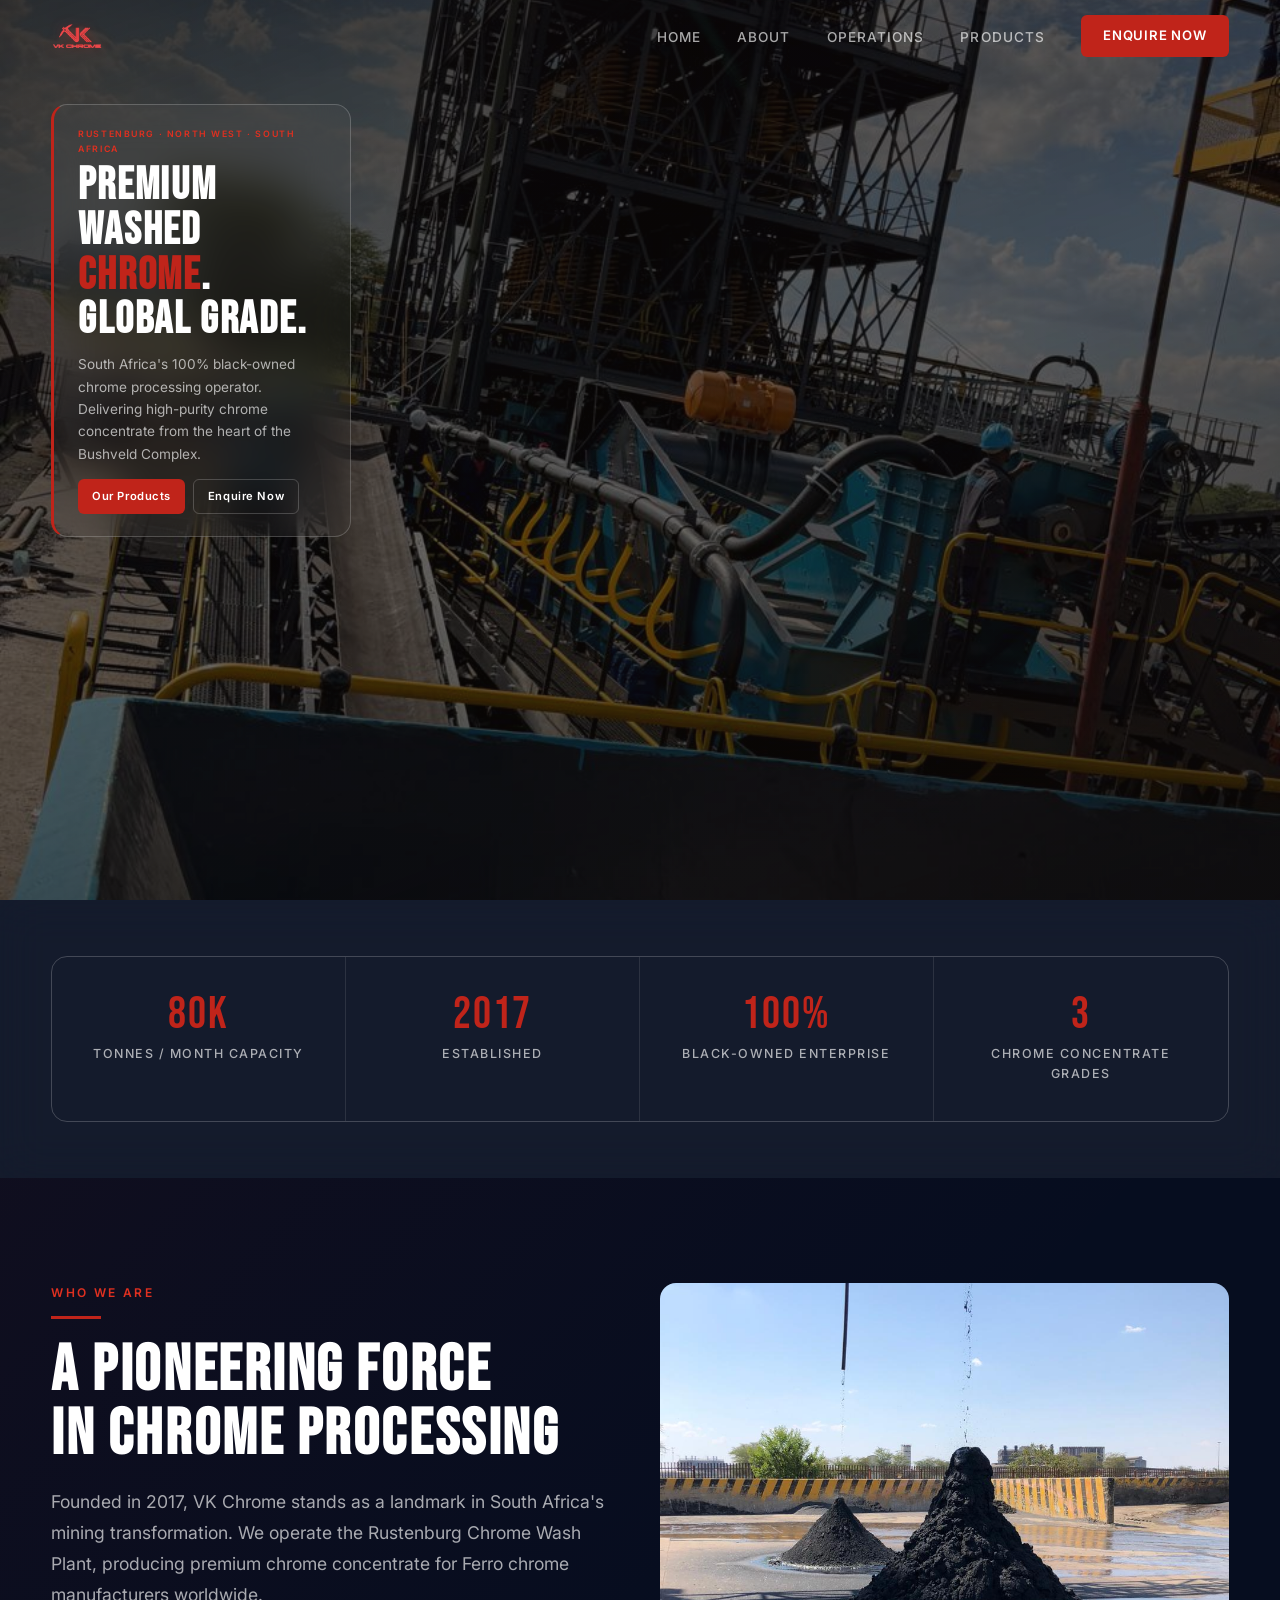
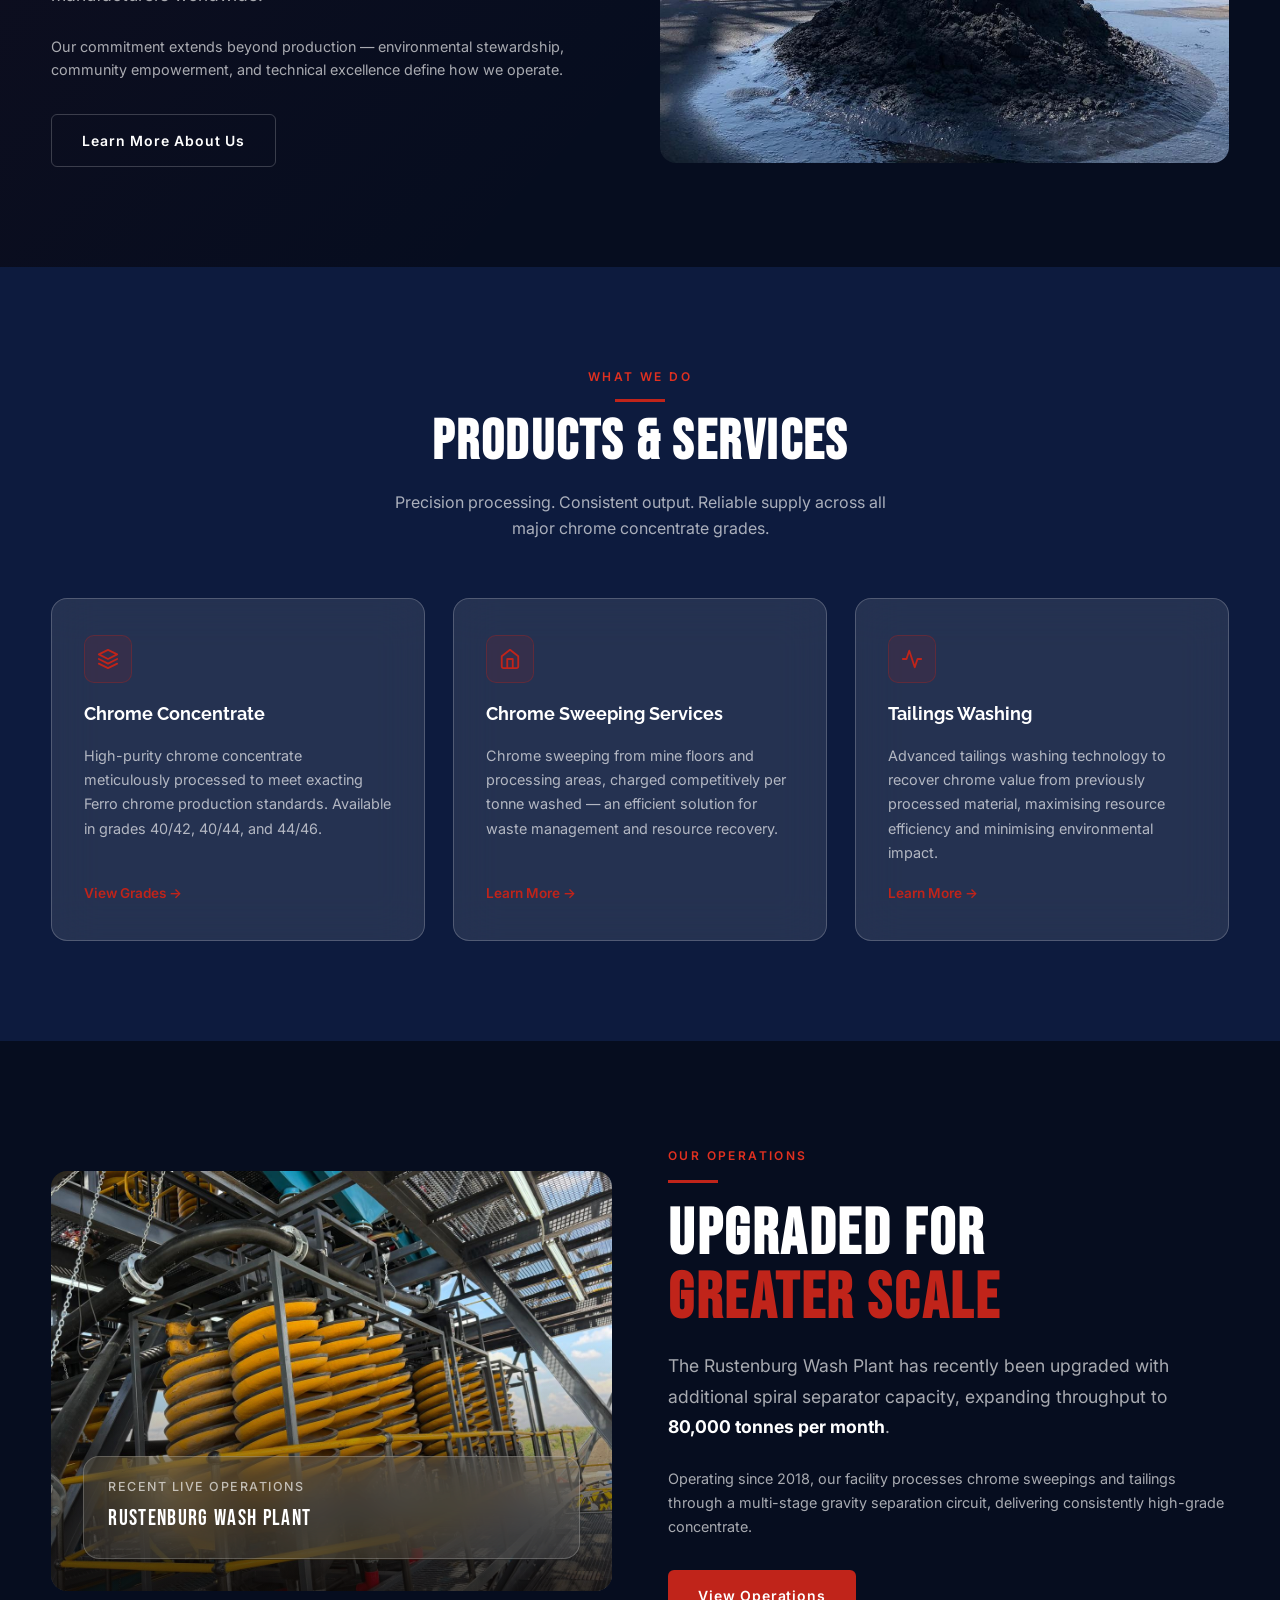
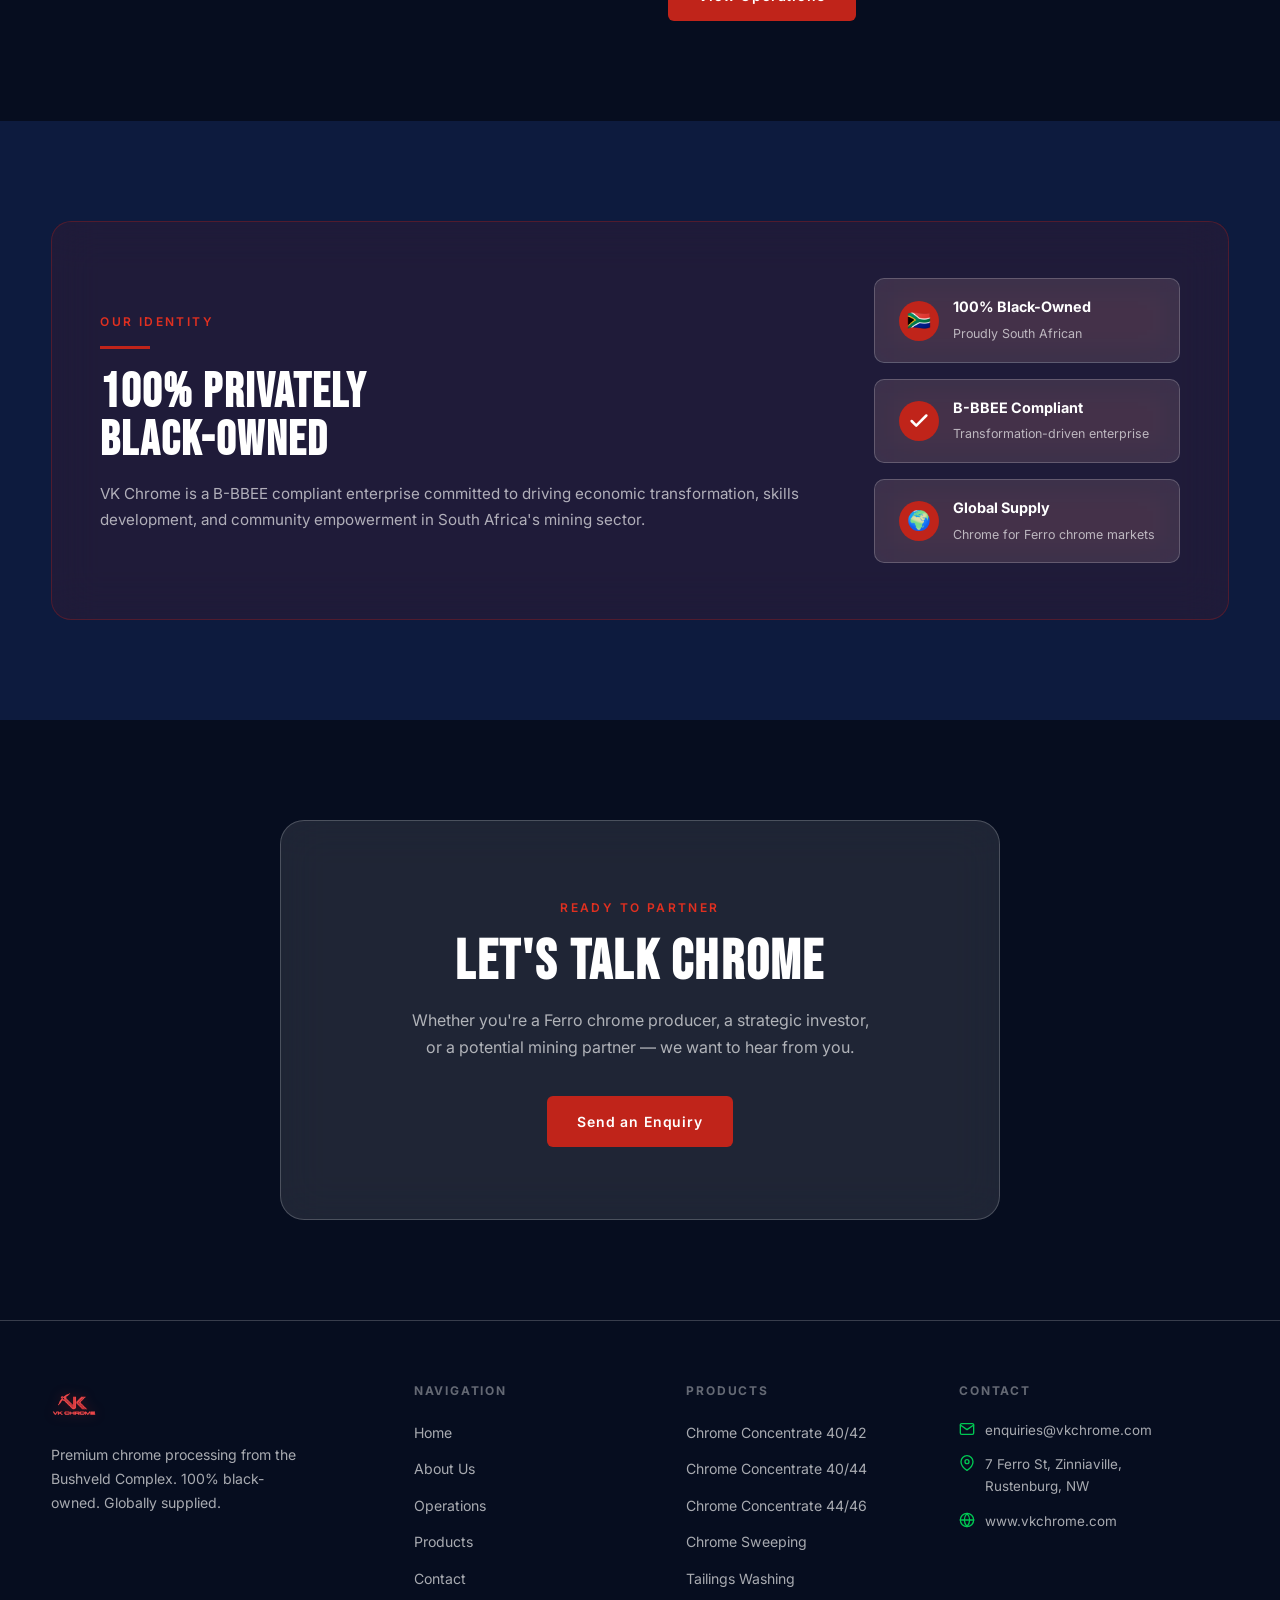
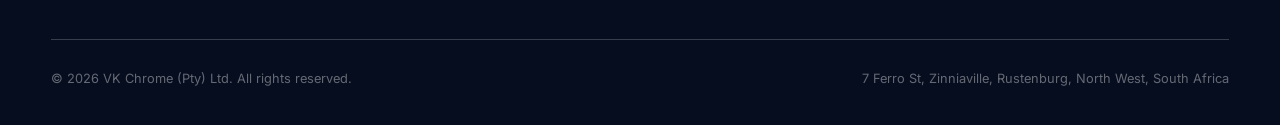
==== commit 463411a1: "Remove phone number from all pages Removed +27 83 287 0797 from all 7 locations: footer contact item" ====
--- a/index.html
+++ b/index.html
@@ -221,7 +221,6 @@
       <p style="color:var(--text-muted);max-width:460px;margin:0 auto 36px;">Whether you're a Ferro chrome producer, a strategic investor, or a potential mining partner — we want to hear from you.</p>
       <div style="display:flex;gap:16px;justify-content:center;flex-wrap:wrap;">
         <a href="contact.html" class="btn btn-primary">Send an Enquiry</a>
-        <a href="tel:+27832870797" class="btn btn-outline">+27 83 287 0797</a>
       </div>
     </div>
   </div>
@@ -259,10 +258,7 @@
       </div>
       <div class="footer-col">
         <h4>Contact</h4>
-        <div class="footer-contact-item">
-          <svg viewBox="0 0 24 24"><path d="M22 16.92v3a2 2 0 0 1-2.18 2 19.79 19.79 0 0 1-8.63-3.07A19.5 19.5 0 0 1 4.69 12 19.79 19.79 0 0 1 1.61 3.45 2 2 0 0 1 3.59 1h3a2 2 0 0 1 2 1.72 12.84 12.84 0 0 0 .7 2.81 2 2 0 0 1-.45 2.11L7.91 8.72A16 16 0 0 0 14 14.61l.93-.93a2 2 0 0 1 2.11-.45 12.84 12.84 0 0 0 2.81.7A2 2 0 0 1 22 16.92z"/></svg>
-          <span><a href="tel:+27832870797">+27 83 287 0797</a></span>
-        </div>
+
         <div class="footer-contact-item">
           <svg viewBox="0 0 24 24"><path d="M4 4h16c1.1 0 2 .9 2 2v12c0 1.1-.9 2-2 2H4c-1.1 0-2-.9-2-2V6c0-1.1.9-2 2-2z"/><polyline points="22,6 12,13 2,6"/></svg>
           <span><a href="mailto:enquiries@vkchrome.com">enquiries@vkchrome.com</a></span>
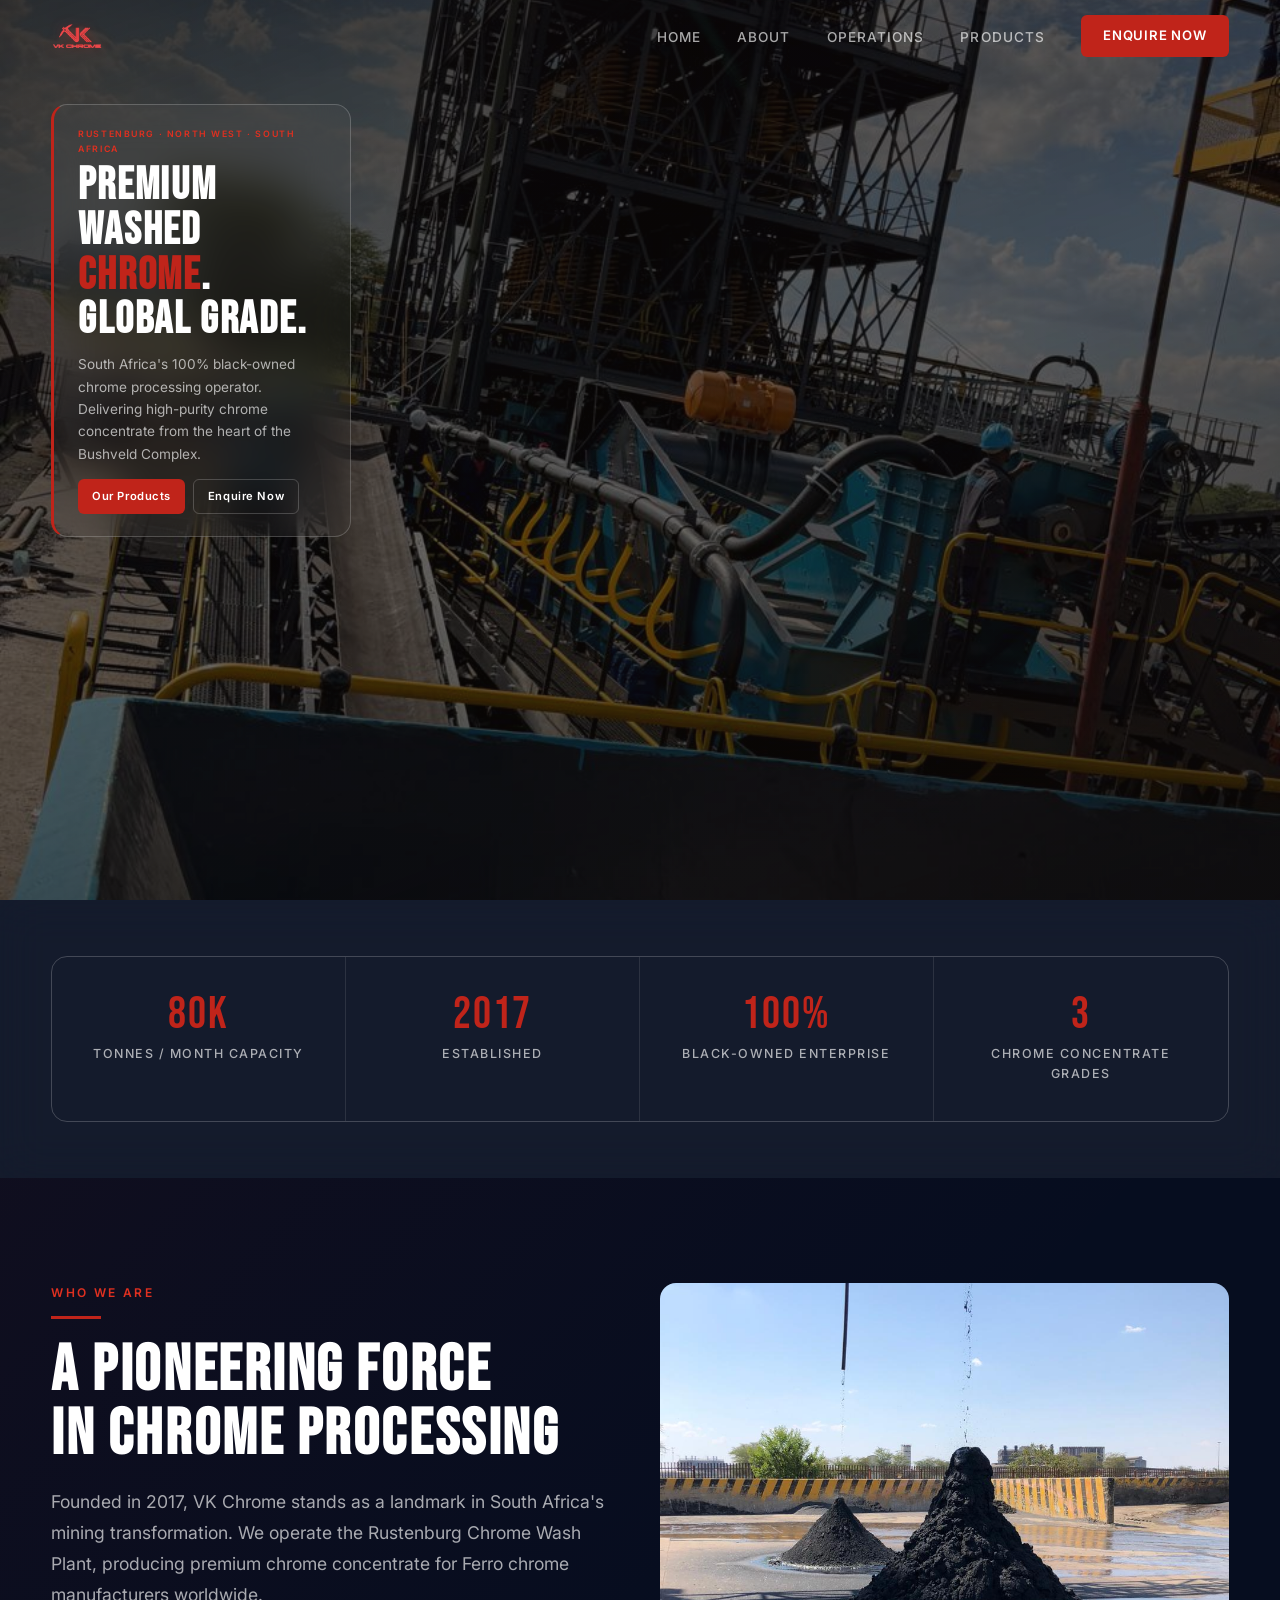
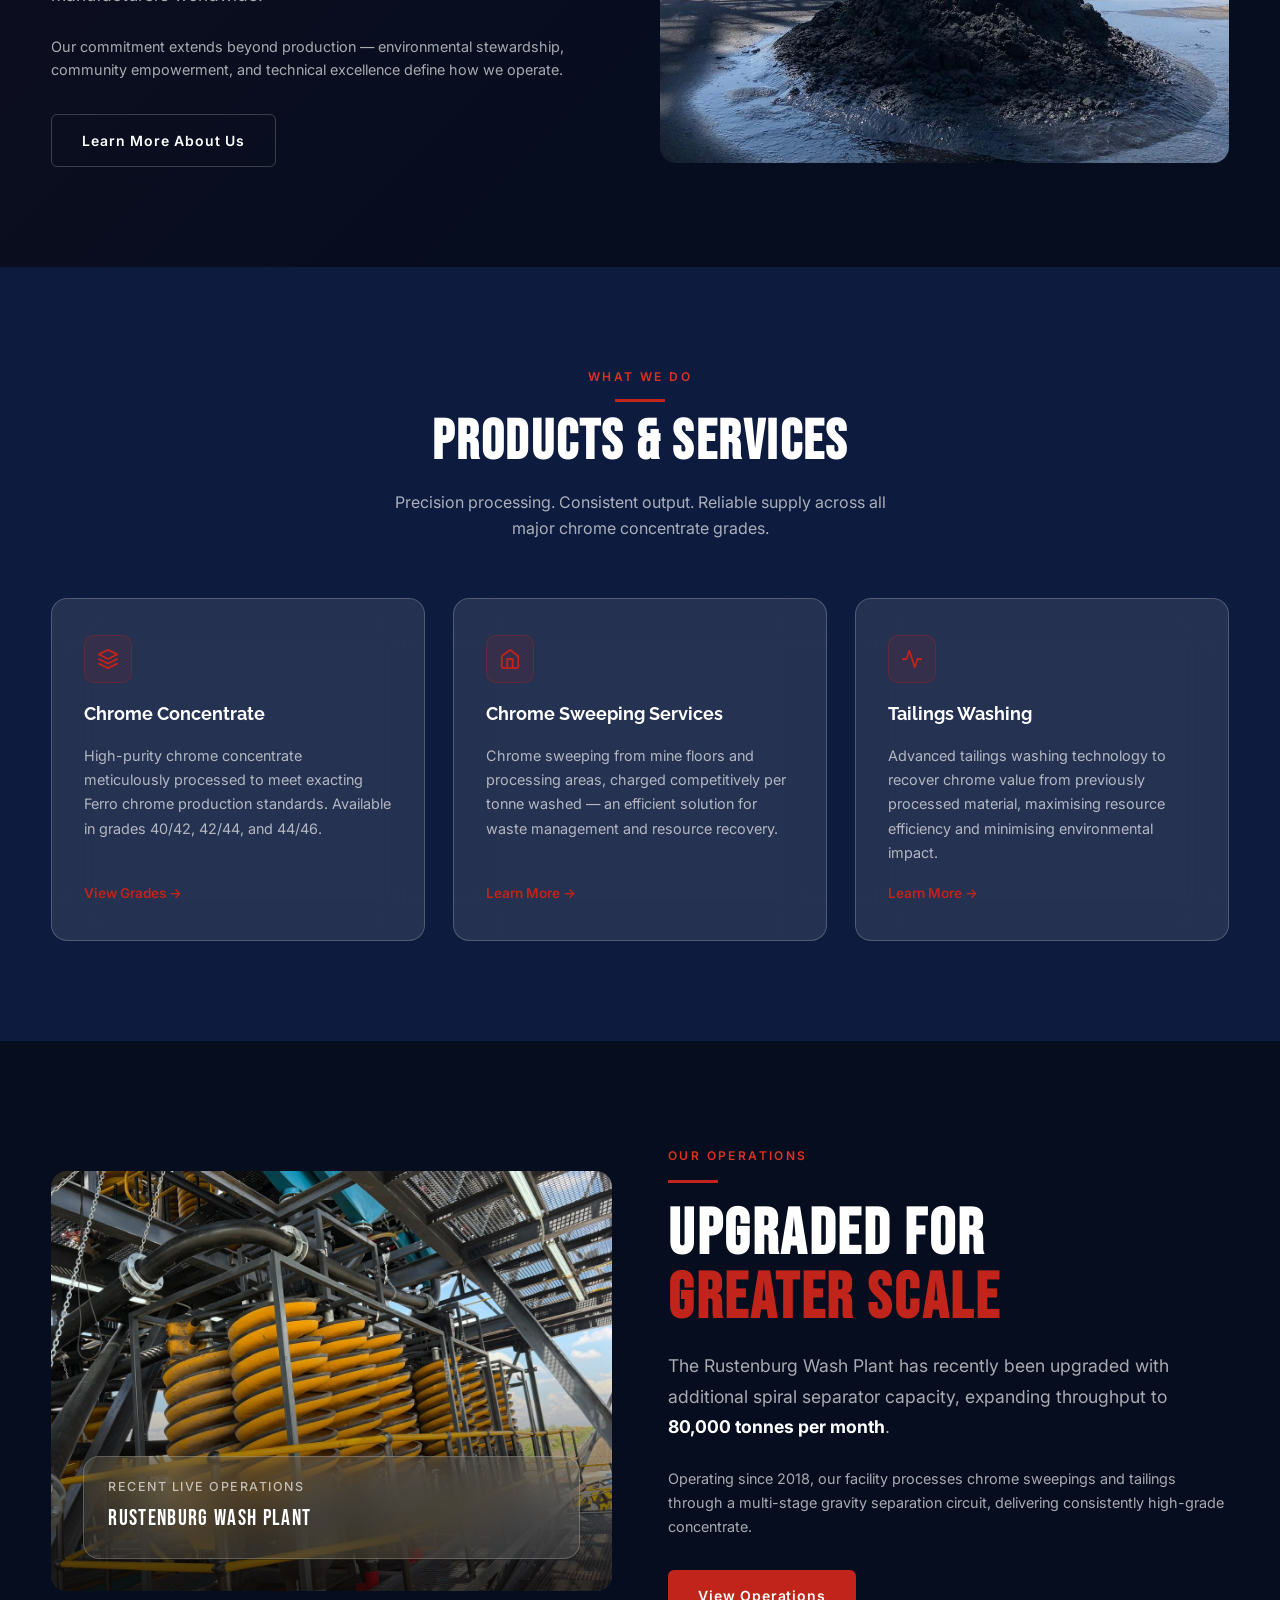
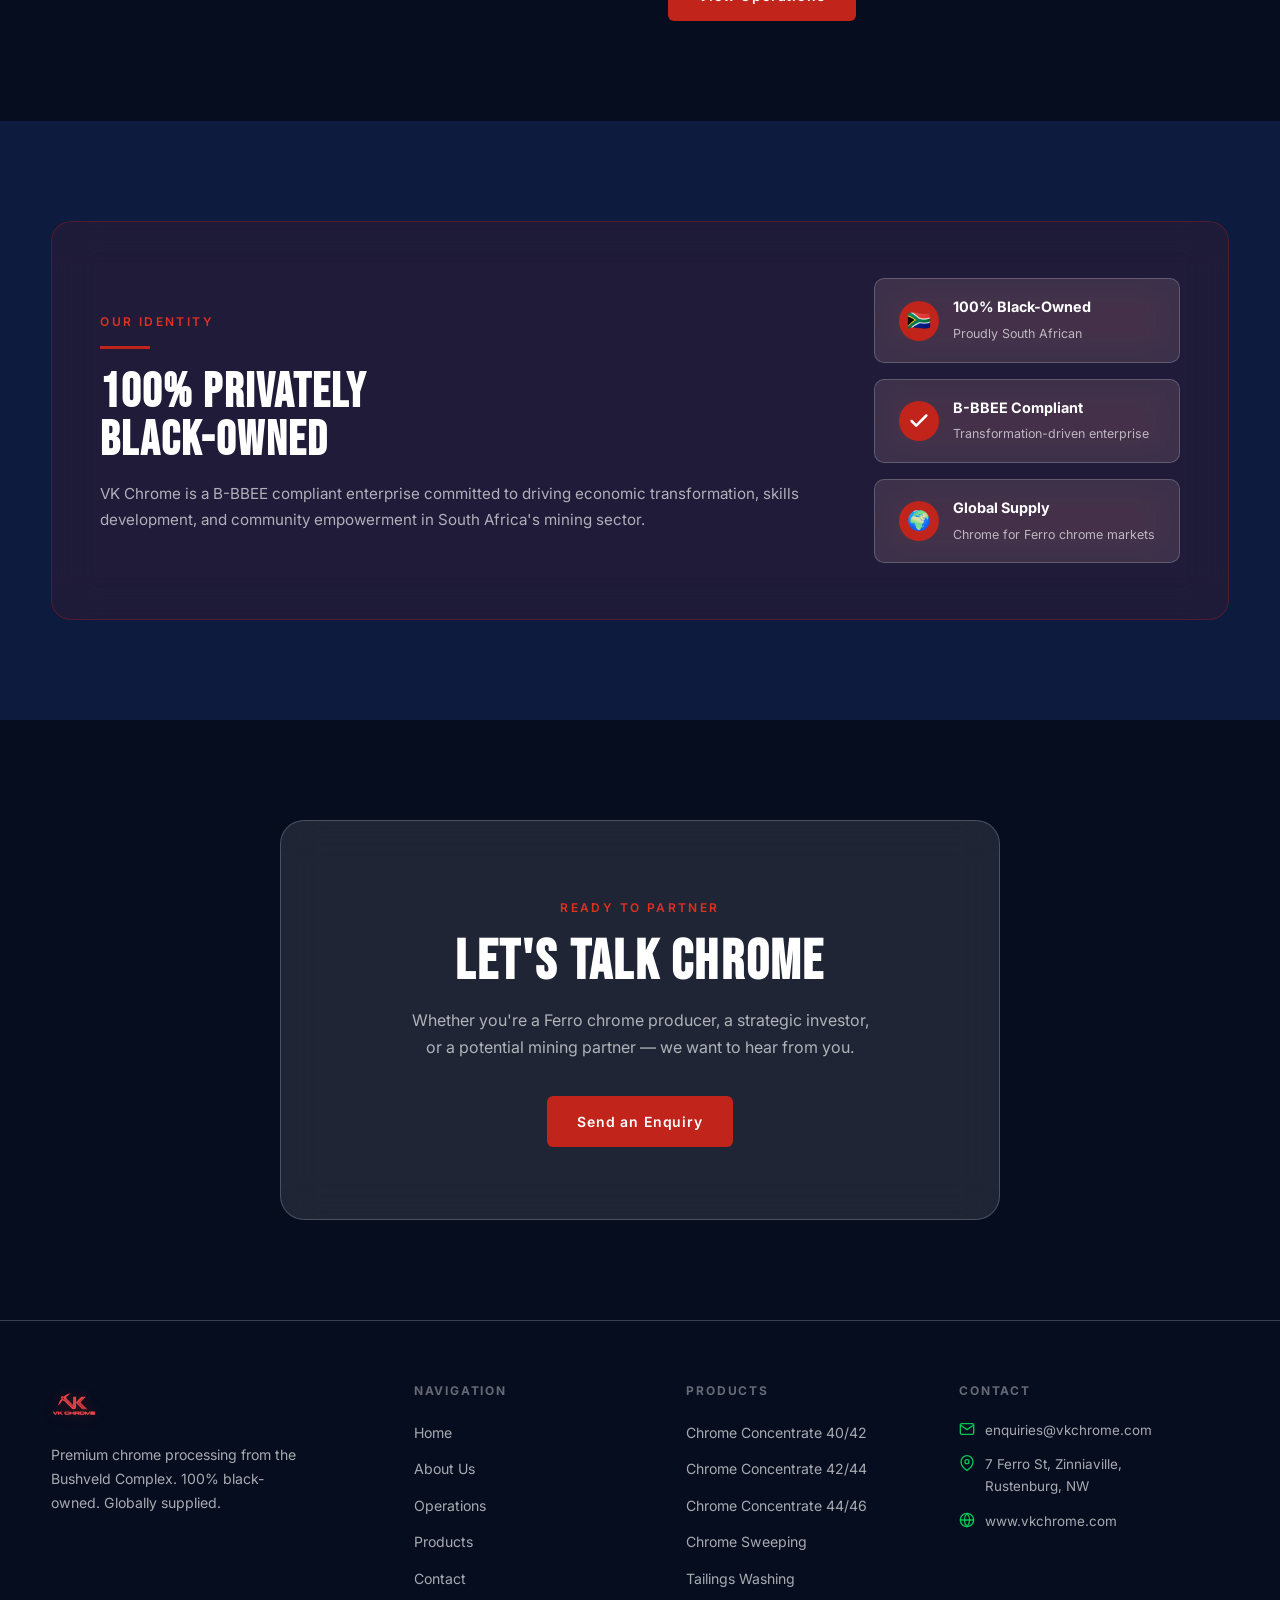
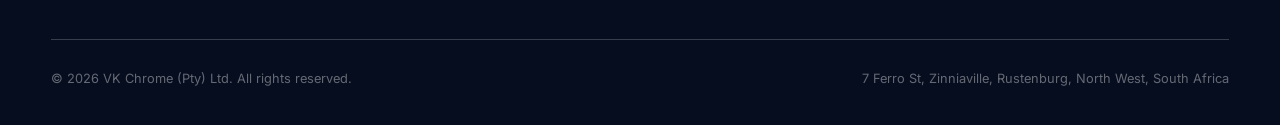
==== commit b2c8b666: "Fix mobile video playback; rename grade 40/44 to 42/44 Video fix: disable parallax transform on vide" ====
--- a/index.html
+++ b/index.html
@@ -120,7 +120,7 @@
           <svg viewBox="0 0 24 24"><path d="M12 2L2 7l10 5 10-5-10-5zM2 17l10 5 10-5M2 12l10 5 10-5"/></svg>
         </div>
         <h3>Chrome Concentrate</h3>
-        <p>High-purity chrome concentrate meticulously processed to meet exacting Ferro chrome production standards. Available in grades 40/42, 40/44, and 44/46.</p>
+        <p>High-purity chrome concentrate meticulously processed to meet exacting Ferro chrome production standards. Available in grades 40/42, 42/44, and 44/46.</p>
         <a href="products.html" style="color:var(--red);font-size:0.85rem;font-weight:600;margin-top:auto;">View Grades →</a>
       </div>
       <div class="glass card reveal reveal-delay-1">
@@ -250,7 +250,7 @@
         <h4>Products</h4>
         <ul>
           <li><a href="products.html">Chrome Concentrate 40/42</a></li>
-          <li><a href="products.html">Chrome Concentrate 40/44</a></li>
+          <li><a href="products.html">Chrome Concentrate 42/44</a></li>
           <li><a href="products.html">Chrome Concentrate 44/46</a></li>
           <li><a href="products.html">Chrome Sweeping</a></li>
           <li><a href="products.html">Tailings Washing</a></li>
--- a/css/style.css
+++ b/css/style.css
@@ -842,6 +842,12 @@
 }
 
 @media (max-width: 768px) {
+  .hero-video,
+  .hero-img {
+    top: 0;
+    height: 100%;
+    will-change: auto;
+  }
   .nav-links { display: none; }
   .nav-burger { display: flex; }
   .grid-2, .vm-grid { grid-template-columns: 1fr; }
